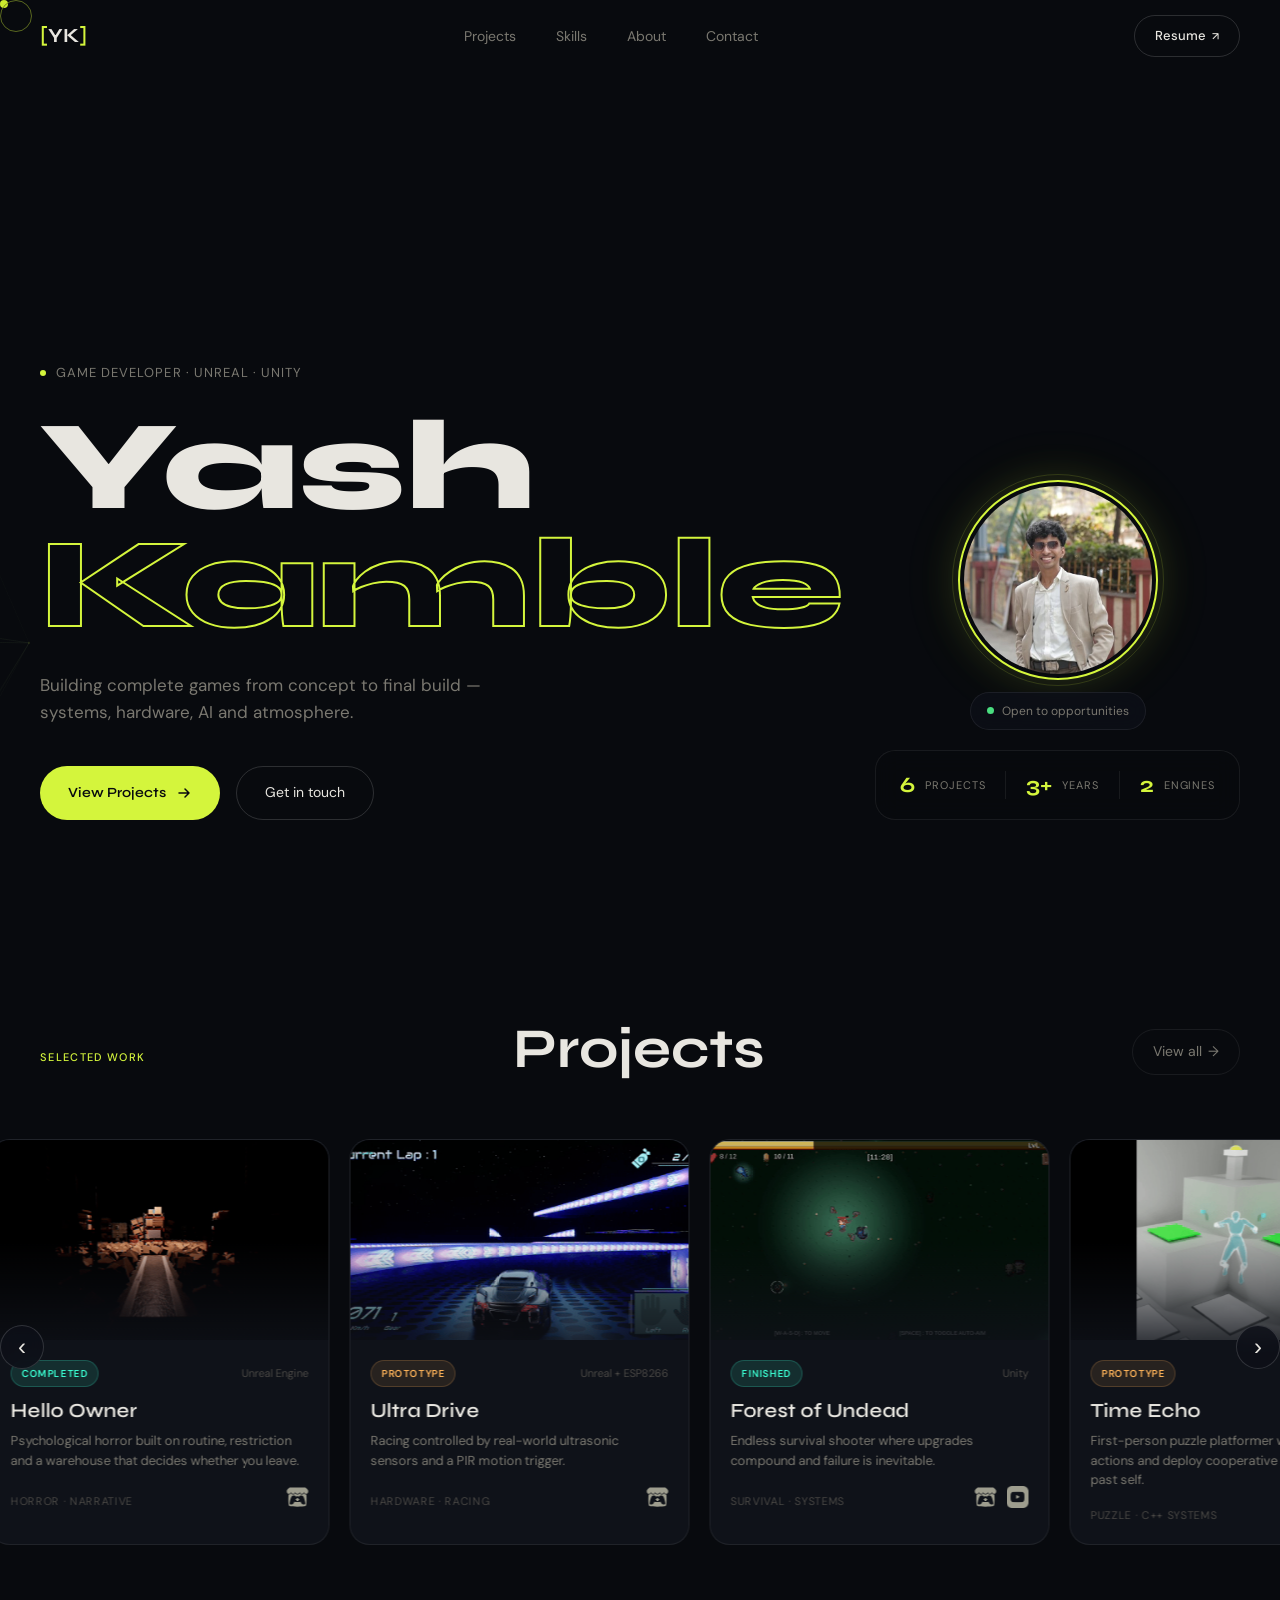
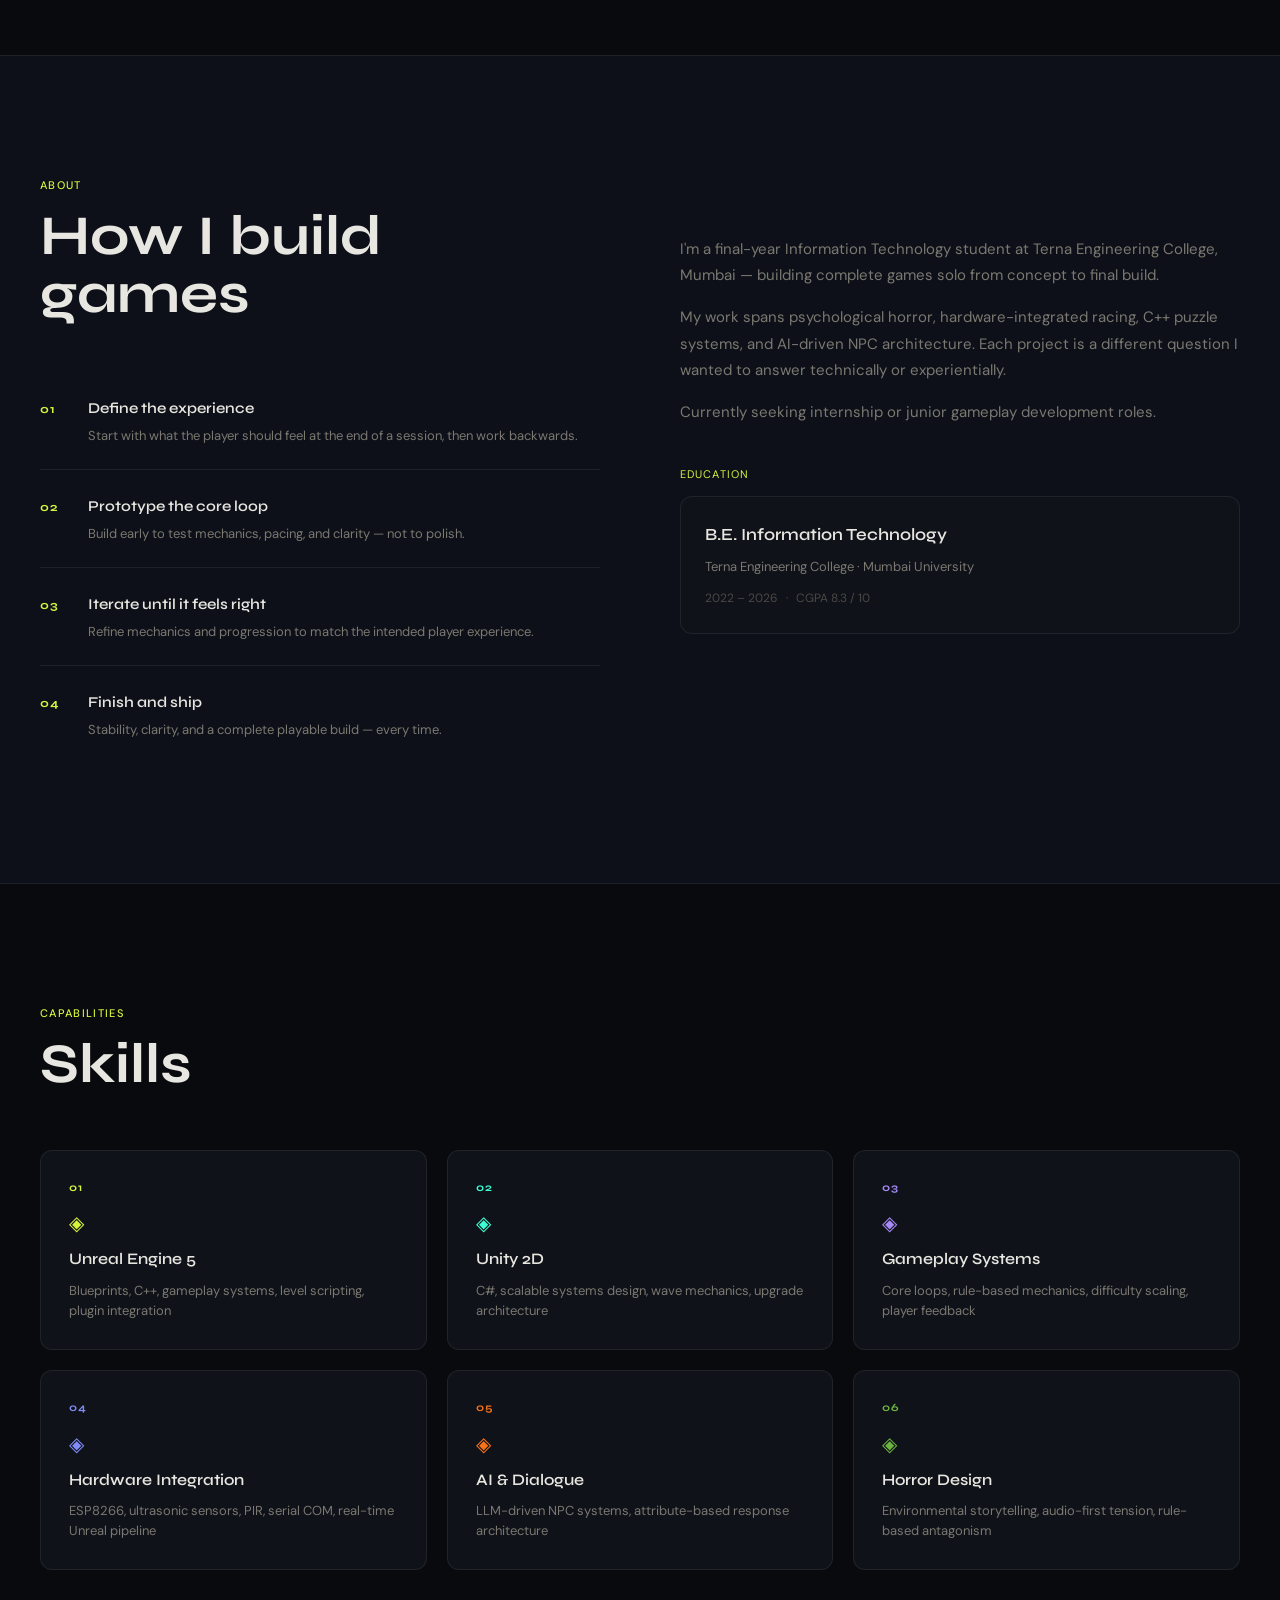
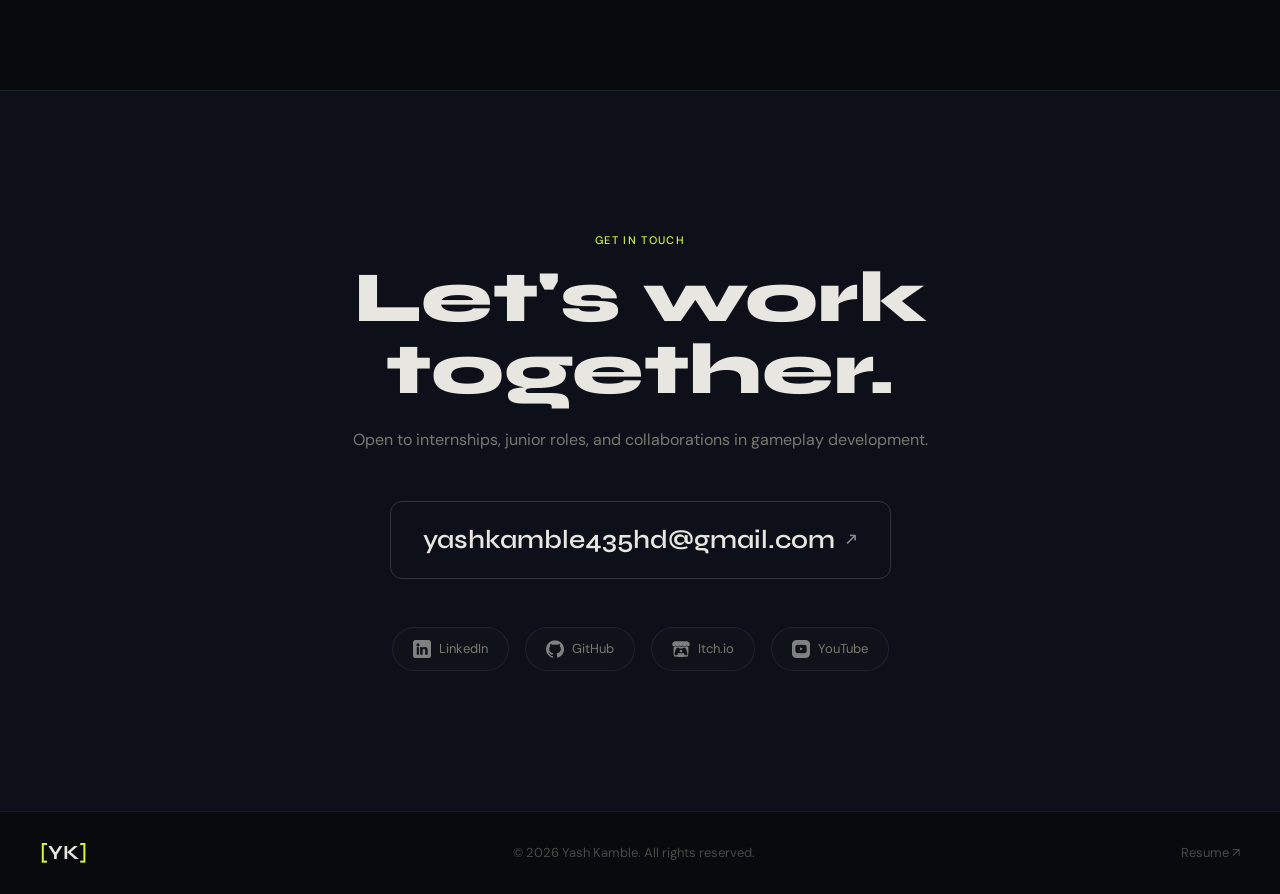
==== index.html @ 48ef3359 "TASK 2 — Add scroll-to-top button on ALL pages" ====
<!DOCTYPE html>
<html lang="en">
<head>
  <meta charset="UTF-8">
  <meta name="viewport" content="width=device-width, initial-scale=1.0">
  <title>Yash Kamble | Game Developer</title>
  <link rel="stylesheet" href="style.css">
  <link href="https://fonts.googleapis.com/css2?family=Syne:wght@400;500;600;700;800&family=DM+Sans:ital,opsz,wght@0,9..40,300;0,9..40,400;0,9..40,500;1,9..40,300&display=swap" rel="stylesheet">
</head>
<body>
<button class="scroll-top-btn" id="scrollTopBtn" aria-label="Scroll to top">↑</button>
<!-- CUSTOM CURSOR -->
<div class="cursor" id="cursor"></div>
<div class="cursor-follower" id="cursorFollower"></div>

<!-- NAVBAR -->
<nav class="navbar" id="navbar">
  <div class="nav-inner">
    <a href="index.html" class="logo">
      <span class="logo-bracket">[</span>YK<span class="logo-bracket">]</span>
    </a>
    <ul class="nav-links">
      <li><a href="projects/projects.html" data-hover="Projects">Projects</a></li>
      <li><a href="#skills" data-hover="Skills">Skills</a></li>
      <li><a href="#about" data-hover="About">About</a></li>
      <li><a href="#contact" data-hover="Contact">Contact</a></li>
    </ul>
    <a href="Documents/Yash_2026_Resume.pdf" target="_blank" class="nav-resume">
      Resume <span class="resume-arrow">↗</span>
    </a>
    <button class="hamburger" id="hamburger" aria-label="Menu">
      <span></span><span></span><span></span>
    </button>
  </div>
</nav>

<!-- MOBILE MENU -->
<div class="mobile-menu" id="mobileMenu">
  <ul>
    <li><a href="projects/projects.html">Projects</a></li>
    <li><a href="#skills">Skills</a></li>
    <li><a href="#about">About</a></li>
    <li><a href="#contact">Contact</a></li>
    <li><a href="Documents/Yash_2026_Resume.pdf" target="_blank">Resume ↗</a></li>
  </ul>
</div>

<!-- HERO -->
<section class="hero" id="hero">
  <div class="hero-canvas-wrap">
    <canvas id="particleCanvas"></canvas>
    <div class="hero-canvas-fade"></div>
  </div>

  <div class="hero-inner">

    <!-- LEFT: content -->
    <div class="hero-content">
      <div class="hero-eyebrow">
        <span class="eyebrow-dot"></span>
        <span>Game Developer · Unreal · Unity</span>
      </div>

      <h1 class="hero-name">
        <span class="name-line" data-delay="0">Yash</span>
        <span class="name-line accent-stroke" data-delay="100">Kamble</span>
      </h1>

      <p class="hero-tagline">
        Building complete games from concept to final build —<br>
        systems, hardware, AI and atmosphere.
      </p>

      <div class="hero-actions">
        <a href="projects/projects.html" class="btn-hero-primary">
          <span>View Projects</span>
          <svg width="16" height="16" viewBox="0 0 16 16" fill="none"><path d="M3 8h10M9 4l4 4-4 4" stroke="currentColor" stroke-width="1.5" stroke-linecap="round" stroke-linejoin="round"/></svg>
        </a>
        <a href="#contact" class="btn-hero-ghost">Get in touch</a>
      </div>
    </div>

    <!-- RIGHT: profile + stats -->
    <div class="hero-right" id="heroRight">
      <div class="hero-profile">
        <div class="profile-ring">
          <img src="projects/Imgs/ProfilePic.jpeg" alt="Yash Kamble">
        </div>
        <div class="profile-status">
          <span class="status-dot"></span>
          <span>Open to opportunities</span>
        </div>
      </div>

      <div class="hero-stats">
        <div class="hero-stats-row">
          <div class="stat"><span class="stat-num">6</span><span class="stat-label">Projects</span></div>
          <div class="stat-div"></div>
          <div class="stat"><span class="stat-num">3+</span><span class="stat-label">Years</span></div>
          <div class="stat-div"></div>
          <div class="stat"><span class="stat-num">2</span><span class="stat-label">Engines</span></div>
        </div>
      </div>
    </div>

  </div>
</section>

<!-- PROJECTS -->
<section id="projects" class="projects-section">
  <div class="section-container">
    <div class="section-header">
      <div class="section-label">Selected Work</div>
      <h2 class="section-title">Projects</h2>
      <a href="projects/projects.html" class="view-all">
        View all <span>→</span>
      </a>
    </div>
  </div>

  <div class="slider-wrapper">
    <div class="projects-slider" id="projectsSlider">

      <!-- Hello Owner -->
      <div class="project-card" data-link="projects/hello-owner.html">
        <div class="card-media">
          <img src="projects/Imgs/Project/HelloOwnerGif1.gif" alt="Hello Owner">
          <div class="card-media-overlay"></div>
        </div>
        <div class="card-body">
          <div class="card-top">
            <span class="tag tag-finished">Completed</span>
            <span class="card-engine">Unreal Engine</span>
          </div>
          <h3>Hello Owner</h3>
          <p>Psychological horror built on routine, restriction and a warehouse that decides whether you leave.</p>
          <div class="card-footer">
            <span class="card-genre">Horror · Narrative</span>
            <div class="card-links">
              <a href="https://old-monkey.itch.io/hello-owner" target="_blank" class="icon-link" title="Itch.io">
                <img src="projects/Icons/Itchio.svg" alt="Itch.io">
              </a>
            </div>
          </div>
        </div>
      </div>

      <!-- Ultra Drive -->
      <div class="project-card" data-link="projects/ultra-drive.html">
        <div class="card-media">
          <img src="projects/Imgs/Project/UltraDriveGif1.gif" alt="Ultra Drive">
          <div class="card-media-overlay"></div>
        </div>
        <div class="card-body">
          <div class="card-top">
            <span class="tag tag-proto">Prototype</span>
            <span class="card-engine">Unreal + ESP8266</span>
          </div>
          <h3>Ultra Drive</h3>
          <p>Racing controlled by real-world ultrasonic sensors and a PIR motion trigger.</p>
          <div class="card-footer">
            <span class="card-genre">Hardware · Racing</span>
            <div class="card-links">
              <a href="https://old-monkey.itch.io/ultra-drive" target="_blank" class="icon-link" title="Itch.io">
                <img src="projects/Icons/Itchio.svg" alt="Itch.io">
              </a>
            </div>
          </div>
        </div>
      </div>

      <!-- Forest of Undead -->
      <div class="project-card" data-link="projects/forest-of-undead.html">
        <div class="card-media">
          <img src="projects/Imgs/Project/FotuGif1.gif" alt="Forest of Undead">
          <div class="card-media-overlay"></div>
        </div>
        <div class="card-body">
          <div class="card-top">
            <span class="tag tag-finished">Finished</span>
            <span class="card-engine">Unity</span>
          </div>
          <h3>Forest of Undead</h3>
          <p>Endless survival shooter where upgrades compound and failure is inevitable.</p>
          <div class="card-footer">
            <span class="card-genre">Survival · Systems</span>
            <div class="card-links">
              <a href="https://old-monkey.itch.io/forest-of-undead" target="_blank" class="icon-link" title="Itch.io">
                <img src="projects/Icons/Itchio.svg" alt="Itch.io">
              </a>
              <a href="https://www.youtube.com/watch?v=itYoGsxn9BU" target="_blank" class="icon-link" title="YouTube">
                <img src="projects/Icons/youtube.png" alt="YouTube">
              </a>
            </div>
          </div>
        </div>
      </div>

      <!-- Time Echo -->
      <div class="project-card" data-link="projects/time-echo.html">
        <div class="card-media card-media-placeholder">
          <img src="projects/Imgs/Project/time echo thumbnail.gif" alt="Time Echo"
            onerror="this.style.display='none'; this.parentNode.classList.add('no-img')">
          <div class="card-media-overlay"></div>
          <div class="placeholder-label">Time Echo</div>
        </div>
        <div class="card-body">
          <div class="card-top">
            <span class="tag tag-proto">Prototype</span>
            <span class="card-engine">Unreal C++</span>
          </div>
          <h3>Time Echo</h3>
          <p>First-person puzzle platformer where you record actions and deploy cooperative clones of your past self.</p>
          <div class="card-footer">
            <span class="card-genre">Puzzle · C++ Systems</span>
            <div class="card-links"></div>
          </div>
        </div>
      </div>

      <!-- Dynamic NPC AI -->
      <div class="project-card" data-link="projects/dynamic-npc-ai.html">
        <div class="card-media">
          <img src="projects/Imgs/Project/NPC.gif" alt="Dynamic NPC AI">
          <div class="card-media-overlay"></div>
        </div>
        <div class="card-body">
          <div class="card-top">
            <span class="tag tag-wip">WIP</span>
            <span class="card-engine">Unreal Engine</span>
          </div>
          <h3>Dynamic NPC AI</h3>
          <p>Attribute-driven AI where four NPCs share one framework but behave entirely differently.</p>
          <div class="card-footer">
            <span class="card-genre">AI · Dialogue Systems</span>
            <div class="card-links"></div>
          </div>
        </div>
      </div>

      <!-- Loop.exe -->
      <div class="project-card" data-link="projects/loop-exe.html">
        <div class="card-media">
          <img src="projects/Imgs/Project/Loopexe-Gif1.gif" alt="Loop.exe">
          <div class="card-media-overlay"></div>
        </div>
        <div class="card-body">
          <div class="card-top">
            <span class="tag tag-jam">Game Jam</span>
            <span class="card-engine">Unreal Engine 5</span>
          </div>
          <h3>Loop.exe</h3>
          <p>Memory-execution puzzle where every mistake permanently deletes a thread. Built in 4 days.</p>
          <div class="card-footer">
            <span class="card-genre">Puzzle · GMTK 2025</span>
            <div class="card-links">
              <a href="https://old-monkey.itch.io/loopexe" target="_blank" class="icon-link" title="Itch.io">
                <img src="projects/Icons/Itchio.svg" alt="Itch.io">
              </a>
              <a href="https://www.youtube.com/watch?v=NZ2YteY25RY" target="_blank" class="icon-link" title="YouTube">
                <img src="projects/Icons/youtube.png" alt="YouTube">
              </a>
            </div>
          </div>
        </div>
      </div>

    </div>
    <!-- Slider controls -->
    <button class="slider-btn slider-prev" id="sliderPrev" aria-label="Previous">‹</button>
    <button class="slider-btn slider-next" id="sliderNext" aria-label="Next">›</button>
  </div>
</section>

<!-- ABOUT -->
<section id="about" class="about-section">
  <div class="section-container about-grid">
    <div class="about-left">
      <div class="section-label">About</div>
      <h2 class="section-title">How I build games</h2>
      <div class="about-process">
        <div class="process-item" data-num="01">
          <div class="process-num">01</div>
          <div class="process-text">
            <h4>Define the experience</h4>
            <p>Start with what the player should feel at the end of a session, then work backwards.</p>
          </div>
        </div>
        <div class="process-item" data-num="02">
          <div class="process-num">02</div>
          <div class="process-text">
            <h4>Prototype the core loop</h4>
            <p>Build early to test mechanics, pacing, and clarity — not to polish.</p>
          </div>
        </div>
        <div class="process-item" data-num="03">
          <div class="process-num">03</div>
          <div class="process-text">
            <h4>Iterate until it feels right</h4>
            <p>Refine mechanics and progression to match the intended player experience.</p>
          </div>
        </div>
        <div class="process-item" data-num="04">
          <div class="process-num">04</div>
          <div class="process-text">
            <h4>Finish and ship</h4>
            <p>Stability, clarity, and a complete playable build — every time.</p>
          </div>
        </div>
      </div>
    </div>

    <div class="about-right">
      <div class="about-text-block">
        <p>I'm a final-year Information Technology student at Terna Engineering College, Mumbai — building complete games solo from concept to final build.</p>
        <p>My work spans psychological horror, hardware-integrated racing, C++ puzzle systems, and AI-driven NPC architecture. Each project is a different question I wanted to answer technically or experientially.</p>
        <p>Currently seeking internship or junior gameplay development roles.</p>
      </div>

      <div class="about-education">
        <div class="edu-label">Education</div>
        <div class="edu-card">
          <div class="edu-degree">B.E. Information Technology</div>
          <div class="edu-school">Terna Engineering College · Mumbai University</div>
          <div class="edu-meta">
            <span>2022 – 2026</span>
            <span class="edu-sep">·</span>
            <span>CGPA 8.3 / 10</span>
          </div>
        </div>
      </div>
    </div>
  </div>
</section>

<!-- SKILLS -->
<section id="skills" class="skills-section">
  <div class="section-container">
    <div class="section-label">Capabilities</div>
    <h2 class="section-title">Skills</h2>
    <div class="skills-grid">
      <div class="skill-card">
        <span class="skill-num">01</span>
        <div class="skill-icon">◈</div>
        <h4>Unreal Engine 5</h4>
        <p>Blueprints, C++, gameplay systems, level scripting, plugin integration</p>
      </div>
      <div class="skill-card">
        <span class="skill-num">02</span>
        <div class="skill-icon">◈</div>
        <h4>Unity 2D</h4>
        <p>C#, scalable systems design, wave mechanics, upgrade architecture</p>
      </div>
      <div class="skill-card">
        <span class="skill-num">03</span>
        <div class="skill-icon">◈</div>
        <h4>Gameplay Systems</h4>
        <p>Core loops, rule-based mechanics, difficulty scaling, player feedback</p>
      </div>
      <div class="skill-card">
        <span class="skill-num">04</span>
        <div class="skill-icon">◈</div>
        <h4>Hardware Integration</h4>
        <p>ESP8266, ultrasonic sensors, PIR, serial COM, real-time Unreal pipeline</p>
      </div>
      <div class="skill-card">
        <span class="skill-num">05</span>
        <div class="skill-icon">◈</div>
        <h4>AI & Dialogue</h4>
        <p>LLM-driven NPC systems, attribute-based response architecture</p>
      </div>
      <div class="skill-card">
        <span class="skill-num">06</span>
        <div class="skill-icon">◈</div>
        <h4>Horror Design</h4>
        <p>Environmental storytelling, audio-first tension, rule-based antagonism</p>
      </div>
    </div>
  </div>
</section>

<!-- CONTACT -->
<section id="contact" class="contact-section">
  <div class="section-container contact-inner">
    <div class="section-label">Get in touch</div>
    <h2 class="contact-heading">Let's work together.</h2>
    <p class="contact-sub">Open to internships, junior roles, and collaborations in gameplay development.</p>

    <a href="mailto:yashkamble435hd@gmail.com" class="contact-email">
      yashkamble435hd@gmail.com
      <span class="email-arrow">↗</span>
    </a>

    <div class="social-row">
      <a href="https://www.linkedin.com/in/yash-kamble-93395a2a9/" target="_blank" class="social-link">
        <img src="projects/Icons/linkedin.png" alt="LinkedIn">
        <span>LinkedIn</span>
      </a>
      <a href="https://github.com/YashK435" target="_blank" class="social-link">
        <img src="projects/Icons/github.png" alt="GitHub">
        <span>GitHub</span>
      </a>
      <a href="https://old-monkey.itch.io" target="_blank" class="social-link">
        <img src="projects/Icons/Itchio.svg" alt="Itch.io">
        <span>Itch.io</span>
      </a>
      <a href="https://www.youtube.com/channel/UCfPYMyD16am0YsGe_Pd9vEw" target="_blank" class="social-link">
        <img src="projects/Icons/youtube.png" alt="YouTube">
        <span>YouTube</span>
      </a>
    </div>
  </div>
</section>

<footer class="footer">
  <div class="footer-inner">
    <span class="logo"><span class="logo-bracket">[</span>YK<span class="logo-bracket">]</span></span>
    <span>© 2026 Yash Kamble. All rights reserved.</span>
    <a href="Documents/Yash_2026_Resume.pdf" target="_blank" class="footer-resume">Resume ↗</a>
  </div>
</footer>

<script>
/* ── CUSTOM CURSOR ── */
const cursor = document.getElementById('cursor');
const follower = document.getElementById('cursorFollower');
let mx = 0, my = 0, fx = 0, fy = 0;
document.addEventListener('mousemove', e => { mx = e.clientX; my = e.clientY; });
function animateCursor() {
  cursor.style.transform = `translate(${mx}px,${my}px)`;
  fx += (mx - fx) * 0.12; fy += (my - fy) * 0.12;
  follower.style.transform = `translate(${fx}px,${fy}px)`;
  requestAnimationFrame(animateCursor);
}
animateCursor();
document.querySelectorAll('a,button,.project-card').forEach(el => {
  el.addEventListener('mouseenter', () => { cursor.classList.add('cursor-hover'); follower.classList.add('cursor-hover'); });
  el.addEventListener('mouseleave', () => { cursor.classList.remove('cursor-hover'); follower.classList.remove('cursor-hover'); });
});

/* ── NAVBAR SCROLL ── */
window.addEventListener('scroll', () => {
  document.getElementById('navbar').classList.toggle('scrolled', window.scrollY > 60);
});

/* ── HAMBURGER ── */
const ham = document.getElementById('hamburger');
const mob = document.getElementById('mobileMenu');
ham.addEventListener('click', () => {
  ham.classList.toggle('open');
  mob.classList.toggle('open');
});
mob.querySelectorAll('a').forEach(a => a.addEventListener('click', () => {
  ham.classList.remove('open'); mob.classList.remove('open');
}));

/* ── HERO ENTRANCE ── */
window.addEventListener('load', () => {
  document.querySelectorAll('.name-line').forEach((el) => {
    el.style.animationDelay = el.dataset.delay + 'ms';
    el.classList.add('revealed');
  });
  document.querySelector('.hero-eyebrow').classList.add('revealed');
  setTimeout(() => document.querySelector('.hero-tagline').classList.add('revealed'), 400);
  setTimeout(() => document.querySelector('.hero-actions').classList.add('revealed'), 600);
  setTimeout(() => document.getElementById('heroRight').classList.add('revealed'), 300);
});

/* ── SLIDER ── */
const slider = document.getElementById('projectsSlider');
const cards = slider.querySelectorAll('.project-card');
const cardW = () => cards[0].offsetWidth + 24;
let pos = 0, isPaused = false, autoDir = -1;

function clampPos() {
  const maxScroll = slider.scrollWidth - slider.parentElement.offsetWidth;
  if (pos > 0) { pos = 0; autoDir = -1; }
  if (pos < -maxScroll) { pos = -maxScroll; autoDir = 1; }
}

setInterval(() => {
  if (!isPaused) { pos += autoDir * 0.5; clampPos(); slider.style.transform = `translateX(${pos}px)`; }
}, 16);

document.getElementById('sliderNext').addEventListener('click', () => {
  pos -= cardW(); clampPos();
  slider.style.transition = 'transform 0.5s cubic-bezier(0.25,0.46,0.45,0.94)';
  slider.style.transform = `translateX(${pos}px)`;
  setTimeout(() => slider.style.transition = '', 500);
});
document.getElementById('sliderPrev').addEventListener('click', () => {
  pos += cardW(); clampPos();
  slider.style.transition = 'transform 0.5s cubic-bezier(0.25,0.46,0.45,0.94)';
  slider.style.transform = `translateX(${pos}px)`;
  setTimeout(() => slider.style.transition = '', 500);
});

slider.addEventListener('mouseenter', () => isPaused = true);
slider.addEventListener('mouseleave', () => isPaused = false);

/* ── CARD CLICK ── */
document.querySelectorAll('.project-card').forEach(card => {
  card.addEventListener('click', () => window.location.href = card.dataset.link);
});
document.querySelectorAll('.icon-link').forEach(l => l.addEventListener('click', e => e.stopPropagation()));

/* ── PARTICLE NODE NETWORK ── */
(function () {
  const canvas = document.getElementById('particleCanvas');
  const ctx = canvas.getContext('2d');

  const ACCENT          = [212, 245, 60];
  const ACCENT2         = [60, 255, 212];
  const NODE_COUNT      = 72;
  const CONNECT_DIST    = 160;
  const SPEED           = 0.2;
  const WANDER_STRENGTH = 0.018;
  const WANDER_INTERVAL = 80;

  let W, H, nodes = [], frame = 0;

  function resize() {
    W = canvas.width  = canvas.offsetWidth;
    H = canvas.height = canvas.offsetHeight;
  }

  function makeNode() {
    const accent = Math.random() < 0.18 ? ACCENT2 : ACCENT;
    const angle  = Math.random() * Math.PI * 2;
    return {
      x:  Math.random() * W,
      y:  Math.random() * H,
      vx: Math.cos(angle) * SPEED * (0.3 + Math.random() * 0.7),
      vy: Math.sin(angle) * SPEED * (0.3 + Math.random() * 0.7),
      r:  Math.random() * 1.8 + 1,
      a:  accent,
      opacity:      Math.random() * 0.5 + 0.25,
      wanderOffset: Math.random() * 1000,
      wanderTimer:  Math.floor(Math.random() * WANDER_INTERVAL),
    };
  }

  function wander(n) {
    n.wanderTimer++;
    if (n.wanderTimer >= WANDER_INTERVAL) {
      /* random direction kick every N frames */
      n.wanderTimer = 0;
      const angle = Math.random() * Math.PI * 2;
      n.vx += Math.cos(angle) * WANDER_STRENGTH * 8;
      n.vy += Math.sin(angle) * WANDER_STRENGTH * 8;
    } else {
      /* smooth sinusoidal nudge between kicks */
      const t = (frame + n.wanderOffset) * 0.008;
      n.vx += Math.cos(t * 1.3 + n.wanderOffset) * WANDER_STRENGTH;
      n.vy += Math.sin(t * 0.9 + n.wanderOffset * 0.7) * WANDER_STRENGTH;
    }
    /* clamp max speed */
    const spd = Math.sqrt(n.vx * n.vx + n.vy * n.vy);
    if (spd > SPEED * 1.8) {
      n.vx = (n.vx / spd) * SPEED * 1.8;
      n.vy = (n.vy / spd) * SPEED * 1.8;
    }
    /* prevent nodes from stopping completely */
    if (spd < SPEED * 0.15) {
      const a2 = Math.random() * Math.PI * 2;
      n.vx = Math.cos(a2) * SPEED * 0.4;
      n.vy = Math.sin(a2) * SPEED * 0.4;
    }
  }

  function draw() {
    frame++;
    ctx.clearRect(0, 0, W, H);

    nodes.forEach(n => {
      wander(n);
      n.x += n.vx;
      n.y += n.vy;
      if (n.x < -20)    n.x = W + 20;
      if (n.x > W + 20) n.x = -20;
      if (n.y < -20)    n.y = H + 20;
      if (n.y > H + 20) n.y = -20;
    });

    for (let i = 0; i < nodes.length; i++) {
      for (let j = i + 1; j < nodes.length; j++) {
        const a = nodes[i], b = nodes[j];
        const dx = a.x - b.x, dy = a.y - b.y;
        const d  = Math.sqrt(dx * dx + dy * dy);
        if (d < CONNECT_DIST) {
          const alpha = (1 - d / CONNECT_DIST) * 0.2;
          ctx.beginPath();
          ctx.moveTo(a.x, a.y);
          ctx.lineTo(b.x, b.y);
          ctx.strokeStyle = `rgba(200,255,150,${alpha})`;
          ctx.lineWidth = 0.8;
          ctx.stroke();
        }
      }
    }

    nodes.forEach(n => {
      ctx.beginPath();
      ctx.arc(n.x, n.y, n.r, 0, Math.PI * 2);
      ctx.fillStyle = `rgba(${n.a[0]},${n.a[1]},${n.a[2]},${n.opacity})`;
      ctx.fill();
    });

    requestAnimationFrame(draw);
  }

  function init() {
    resize();
    nodes = Array.from({ length: NODE_COUNT }, makeNode);
    draw();
  }

  window.addEventListener('resize', resize);
  window.addEventListener('load', init);
})();

/* ── SCROLL REVEAL ── */
const observer = new IntersectionObserver(entries => {
  entries.forEach(e => { if (e.isIntersecting) { e.target.classList.add('in-view'); observer.unobserve(e.target); } });
}, { threshold: 0.15 });
document.querySelectorAll('.skill-card,.process-item,.about-text-block,.about-education,.section-header').forEach(el => observer.observe(el));

/* ── SCROLL TO TOP ── */
const scrollTopBtn = document.getElementById('scrollTopBtn');
window.addEventListener('scroll', () => {
  scrollTopBtn.classList.toggle('visible', window.scrollY >= 400);
});
scrollTopBtn.addEventListener('click', () => {
  window.scrollTo({ top: 0, behavior: 'smooth' });
});
</script>
</body>
</html>
---- style.css ----
/* ── FONTS & ROOT ── */
@import url('https://fonts.googleapis.com/css2?family=Syne:wght@400;500;600;700;800&family=DM+Sans:ital,opsz,wght@0,9..40,300;0,9..40,400;0,9..40,500;1,9..40,300&display=swap');

:root {
  --bg: #080a0e;
  --bg2: #0d1018;
  --bg3: #111520;
  --card: #0f1219;
  --border: rgba(255,255,255,0.07);
  --border-hover: rgba(255,255,255,0.15);
  --text: #e8e6e0;
  --text-muted: #7a7870;
  --text-dim: #4a4845;
  --accent: #d4f53c;
  --accent2: #3cffd4;
  --accent-glow: rgba(212,245,60,0.15);
  --font-display: 'Syne', sans-serif;
  --font-body: 'DM Sans', sans-serif;
  --radius: 12px;
  --radius-lg: 20px;
  --ease: cubic-bezier(0.25, 0.46, 0.45, 0.94);
}

* { margin: 0; padding: 0; box-sizing: border-box; }
html { scroll-behavior: smooth; }
body {
  background: var(--bg);
  color: var(--text);
  font-family: var(--font-body);
  font-size: 16px;
  line-height: 1.7;
  overflow-x: hidden;
  cursor: none;
}

/* ── CUSTOM CURSOR ── */
.cursor {
  position: fixed; width: 8px; height: 8px;
  background: var(--accent); border-radius: 50%;
  pointer-events: none; z-index: 9999;
  transform: translate(-50%,-50%);
  transition: width .2s, height .2s; mix-blend-mode: difference;
}
.cursor-follower {
  position: fixed; width: 32px; height: 32px;
  border: 1px solid rgba(212,245,60,0.4); border-radius: 50%;
  pointer-events: none; z-index: 9998;
  transform: translate(-50%,-50%);
  transition: width .3s, height .3s, border-color .3s;
}
.cursor.cursor-hover { width: 14px; height: 14px; }
.cursor-follower.cursor-hover { width: 50px; height: 50px; border-color: var(--accent); }

/* ── NAVBAR ── */
.navbar {
  position: fixed; top: 0; left: 0; right: 0; z-index: 100;
  padding: 0 40px;
  transition: background .4s, backdrop-filter .4s, border-color .4s;
  border-bottom: 1px solid transparent;
}
.navbar.scrolled { background: rgba(8,10,14,0.85); backdrop-filter: blur(20px); border-color: var(--border); }
.nav-inner {
  max-width: 1300px; margin: 0 auto;
  display: flex; align-items: center; justify-content: space-between; height: 72px;
}
.logo { font-family: var(--font-display); font-weight: 700; font-size: 20px; color: var(--text); text-decoration: none; }
.logo-bracket { color: var(--accent); }
.nav-links { list-style: none; display: flex; gap: 8px; }
.nav-links a {
  color: var(--text-muted); text-decoration: none; font-size: 14px;
  padding: 8px 16px; border-radius: 100px;
  transition: color .2s, background .2s;
}
.nav-links a:hover { color: var(--accent); background: var(--accent-glow); }
.nav-resume {
  display: flex; align-items: center; gap: 6px;
  padding: 9px 20px; border: 1px solid var(--border-hover); border-radius: 100px;
  color: var(--text); text-decoration: none; font-size: 13px; font-weight: 500;
  transition: border-color .2s, color .2s, background .2s;
}
.nav-resume:hover { border-color: var(--accent); color: var(--accent); background: var(--accent-glow); }
.resume-arrow { font-size: 11px; }

.hamburger { display: none; flex-direction: column; gap: 5px; background: none; border: none; cursor: pointer; padding: 8px; }
.hamburger span { display: block; width: 22px; height: 1.5px; background: var(--text); transition: transform .3s, opacity .3s; }
.hamburger.open span:nth-child(1) { transform: translateY(6.5px) rotate(45deg); }
.hamburger.open span:nth-child(2) { opacity: 0; }
.hamburger.open span:nth-child(3) { transform: translateY(-6.5px) rotate(-45deg); }
.mobile-menu {
  position: fixed; top: 72px; left: 0; right: 0;
  background: rgba(8,10,14,0.97); backdrop-filter: blur(20px);
  border-bottom: 1px solid var(--border); z-index: 99;
  transform: translateY(-100%); opacity: 0;
  transition: transform .35s var(--ease), opacity .35s; pointer-events: none;
}
.mobile-menu.open { transform: translateY(0); opacity: 1; pointer-events: all; }
.mobile-menu ul { list-style: none; padding: 20px 40px 30px; }
.mobile-menu ul li { border-bottom: 1px solid var(--border); }
.mobile-menu ul a {
  display: block; padding: 16px 0; color: var(--text); text-decoration: none;
  font-family: var(--font-display); font-size: 22px; font-weight: 600;
  transition: color .2s, padding-left .2s;
}
.mobile-menu ul a:hover { color: var(--accent); padding-left: 12px; }

/* ── HERO ── */
.hero {
  position: relative; min-height: 100vh;
  display: flex; align-items: flex-end;
  padding: 0 40px 80px; overflow: hidden;
}

/* two-column inner layout */
.hero-inner {
  position: relative; z-index: 2;
  width: 100%; max-width: 1300px; margin: 0 auto;
  display: flex; align-items: flex-end;
  justify-content: space-between; gap: 60px;
}

.hero-content { max-width: 680px; flex: 1; }

/* ── right column: profile + stats ── */
.hero-right {
  display: flex; flex-direction: column; align-items: center;
  gap: 20px; flex-shrink: 0;
  opacity: 0; transition: opacity .8s .3s;
}
.hero-right.revealed { opacity: 1; }
.hero-canvas-wrap {
  position: absolute; inset: 0; z-index: 0;
}
#particleCanvas {
  position: absolute; /* FIX */
  top: 0;
  left: 0;
  width: 100%; height: 100%;
  display: block;
}
/* Only needs fades at top (navbar) and bottom (text readability) */
.hero-canvas-fade {
  position: absolute; inset: 0; pointer-events: none;
  background:
    linear-gradient(to bottom, rgba(8,10,14,.6) 0%, transparent 15%),
    linear-gradient(to top,    rgba(8,10,14,.92) 0%, transparent 42%),
    linear-gradient(to right,  rgba(8,10,14,.4) 0%, transparent 40%);
}

.hero-content { position: relative; z-index: 2; }
.hero-eyebrow {
  display: flex; align-items: center; gap: 10px;
  font-size: 13px; color: var(--text-muted); letter-spacing: .08em; text-transform: uppercase;
  margin-bottom: 24px; opacity: 0; transform: translateY(12px);
  transition: opacity .6s, transform .6s;
}
.hero-eyebrow.revealed { opacity: 1; transform: translateY(0); }
.eyebrow-dot { width: 6px; height: 6px; background: var(--accent); border-radius: 50%; animation: blink 2s ease-in-out infinite; }
@keyframes blink { 0%,100%{opacity:1} 50%{opacity:.4} }

.hero-name {
  font-family: var(--font-display); font-size: clamp(64px, 10vw, 130px);
  font-weight: 800; line-height: .92; margin-bottom: 28px;
  display: flex; flex-direction: column;
}
.name-line { display: block; opacity: 0; transform: translateY(40px); transition: opacity .7s var(--ease), transform .7s var(--ease); }
.name-line.revealed { opacity: 1; transform: translateY(0); }
.accent-stroke { -webkit-text-stroke: 2px var(--accent); color: transparent; }

.hero-tagline {
  font-size: 17px; color: var(--text-muted); line-height: 1.6; max-width: 520px;
  margin-bottom: 40px; opacity: 0; transform: translateY(16px);
  transition: opacity .6s .4s, transform .6s .4s;
}
.hero-tagline.revealed { opacity: 1; transform: translateY(0); }
.hero-actions {
  display: flex; gap: 16px; flex-wrap: wrap; margin-bottom: 0;
  opacity: 0; transform: translateY(16px); transition: opacity .6s .6s, transform .6s .6s;
}
.hero-actions.revealed { opacity: 1; transform: translateY(0); }
.scroll-hint { display: none; }
.btn-hero-primary {
  display: inline-flex; align-items: center; gap: 10px; padding: 14px 28px;
  background: var(--accent); color: #080a0e; text-decoration: none;
  font-family: var(--font-display); font-weight: 600; font-size: 14px; border-radius: 100px;
  transition: transform .2s, box-shadow .2s;
}
.btn-hero-primary:hover { transform: translateY(-2px); box-shadow: 0 8px 30px rgba(212,245,60,.3); }
.btn-hero-primary svg { transition: transform .2s; }
.btn-hero-primary:hover svg { transform: translateX(3px); }
.btn-hero-ghost {
  display: inline-flex; align-items: center; padding: 14px 28px;
  border: 1px solid var(--border-hover); color: var(--text); text-decoration: none;
  font-size: 14px; border-radius: 100px; transition: border-color .2s, color .2s, background .2s;
}
.btn-hero-ghost:hover { border-color: var(--accent); color: var(--accent); background: var(--accent-glow); }

.hero-stats {
  display: flex; flex-direction: column; gap: 14px;
  background: rgba(8,10,14,.55); backdrop-filter: blur(12px);
  border: 1px solid var(--border); border-radius: var(--radius-lg);
  padding: 20px 24px; width: 100%;
}
.hero-stats-row { display: flex; align-items: center; gap: 20px; }
.hero-stats.revealed { opacity: 1; transform: translateY(0); }
.stat { display: flex; flex-direction: row; align-items: center; gap: 10px; }
.stat-num { font-family: var(--font-display); font-size: 22px; font-weight: 700; color: var(--accent); line-height: 1; }
.stat-label { font-size: 11px; color: var(--text-muted); text-transform: uppercase; letter-spacing: .08em; }
.stat-div { width: 1px; height: 28px; background: var(--border); }

.hero-profile {
  display: flex; flex-direction: column; align-items: center; gap: 12px;
}
.profile-ring {
  width: 200px; height: 200px; border-radius: 50%;
  border: 2px solid var(--accent); padding: 4px;
  box-shadow: 0 0 40px rgba(212,245,60,.15), 0 0 80px rgba(212,245,60,.05);
  position: relative;
}
.profile-ring::before {
  content: ''; position: absolute; inset: -8px; border-radius: 50%;
  border: 1px solid rgba(212,245,60,.15);
  animation: ringPulse 3s ease-in-out infinite;
}
@keyframes ringPulse { 0%,100%{transform:scale(1);opacity:.5} 50%{transform:scale(1.04);opacity:1} }
.profile-ring img { width: 100%; height: 100%; object-fit: cover; border-radius: 50%; }
.profile-status {
  display: flex; align-items: center; gap: 8px;
  background: rgba(13,16,24,.8); border: 1px solid var(--border); border-radius: 100px;
  padding: 8px 16px; font-size: 12px; color: var(--text-muted);
  backdrop-filter: blur(10px); white-space: nowrap;
}
.status-dot { width: 7px; height: 7px; background: #4ade80; border-radius: 50%; animation: blink 2s ease-in-out infinite; }

.scroll-hint {
  position: absolute; bottom: 40px; right: 40px;
  display: flex; align-items: center; gap: 12px;
  font-size: 11px; color: var(--text-dim); text-transform: uppercase; letter-spacing: .1em; z-index: 2;
}
.scroll-line { width: 40px; height: 1px; background: var(--text-dim); position: relative; overflow: hidden; }
.scroll-line::after {
  content: ''; position: absolute; top: 0; left: -100%; width: 100%; height: 100%;
  background: var(--accent); animation: scrollLine 2s ease-in-out infinite;
}
@keyframes scrollLine { 0%{left:-100%} 100%{left:100%} }

/* ── SECTIONS COMMON ── */
.section-container { max-width: 1300px; margin: 0 auto; padding: 0 40px; }
.section-label { font-size: 11px; font-weight: 500; color: var(--accent); text-transform: uppercase; letter-spacing: .12em; margin-bottom: 12px; }
.section-title { font-family: var(--font-display); font-size: clamp(36px,5vw,56px); font-weight: 700; line-height: 1.05; }

/* ── PROJECTS SECTION ── */
.projects-section { padding: 120px 0 100px; overflow: hidden; }
.section-header {
  display: flex; align-items: flex-end; justify-content: space-between; margin-bottom: 60px;
  opacity: 0; transform: translateY(20px); transition: opacity .6s, transform .6s;
}
.section-header.in-view { opacity: 1; transform: translateY(0); }
.view-all {
  color: var(--text-muted); text-decoration: none; font-size: 14px;
  display: flex; align-items: center; gap: 6px; padding: 10px 20px;
  border: 1px solid var(--border); border-radius: 100px;
  transition: color .2s, border-color .2s, background .2s; margin-bottom: 4px;
}
.view-all:hover { color: var(--accent); border-color: var(--accent); background: var(--accent-glow); }
.view-all span { transition: transform .2s; }
.view-all:hover span { transform: translateX(3px); }

.slider-wrapper { position: relative; padding: 0 40px; }
.projects-slider { display: flex; gap: 20px; width: max-content; will-change: transform; padding-bottom: 10px; }

/* ── PROJECT CARD ── */
.project-card {
  width: 340px; background: var(--card); border: 1px solid var(--border);
  border-radius: var(--radius-lg); overflow: hidden; flex-shrink: 0; cursor: pointer;
  transition: transform .35s var(--ease), border-color .35s, box-shadow .35s; position: relative;
}
.project-card::after {
  content: ''; position: absolute; inset: 0; border-radius: var(--radius-lg);
  border: 1px solid transparent; transition: border-color .3s; pointer-events: none;
}
.project-card:hover { transform: translateY(-8px); border-color: var(--border-hover); box-shadow: 0 20px 60px rgba(0,0,0,.5); }
.project-card:hover::after { border-color: rgba(212,245,60,.1); }
.card-media { position: relative; height: 200px; overflow: hidden; background: var(--bg3); }
.card-media img { width: 100%; height: 100%; object-fit: cover; transition: transform .5s var(--ease), filter .5s; filter: saturate(.8); }
.project-card:hover .card-media img { transform: scale(1.06); filter: saturate(1); }
.card-media-overlay { position: absolute; inset: 0; background: linear-gradient(to bottom, transparent 50%, rgba(15,18,25,.8) 100%); }
.card-media-placeholder { display: flex; align-items: center; justify-content: center; }
.card-media-placeholder.no-img .placeholder-label { display: flex; }
.placeholder-label {
  position: absolute; inset: 0; display: none; align-items: center; justify-content: center;
  font-family: var(--font-display); font-size: 22px; font-weight: 700; color: var(--text-dim);
}
.card-body { padding: 20px; }
.card-top { display: flex; align-items: center; justify-content: space-between; margin-bottom: 12px; }
.card-engine { font-size: 11px; color: var(--text-dim); }
.tag { font-size: 10px; font-weight: 600; padding: 4px 10px; border-radius: 100px; text-transform: uppercase; letter-spacing: .06em; }
.tag-finished { background: rgba(60,255,212,.12); color: var(--accent2); border: 1px solid rgba(60,255,212,.2); }
.tag-proto    { background: rgba(255,180,90,.1);  color: #ffb45a; border: 1px solid rgba(255,180,90,.2); }
.tag-jam      { background: rgba(255,100,200,.1); color: #ff8cc8; border: 1px solid rgba(255,100,200,.2); }
.tag-wip      { background: rgba(212,245,60,.08); color: var(--accent); border: 1px solid rgba(212,245,60,.2); }
.card-body h3 { font-family: var(--font-display); font-size: 20px; font-weight: 600; margin-bottom: 8px; line-height: 1.2; }
.card-body p { font-size: 13px; color: var(--text-muted); line-height: 1.5; margin-bottom: 16px; display:-webkit-box; -webkit-line-clamp:3; -webkit-box-orient:vertical; overflow:hidden; }
.card-footer { display: flex; justify-content: space-between; align-items: center; }
.card-genre { font-size: 11px; color: var(--text-dim); text-transform: uppercase; letter-spacing: .06em; }
.card-links { display: flex; gap: 10px; }
.icon-link img { width: 22px; height: 22px; filter: invert(60%) sepia(10%) saturate(300%) hue-rotate(20deg); transition: filter .2s, transform .2s; }
.icon-link:hover img { filter: invert(85%) sepia(60%) saturate(600%) hue-rotate(20deg); transform: scale(1.15); }

.slider-btn {
  position: absolute; top: 50%; transform: translateY(-50%);
  width: 44px; height: 44px; background: rgba(13,16,24,.85);
  border: 1px solid var(--border-hover); color: var(--text); font-size: 24px; border-radius: 50%;
  cursor: pointer; z-index: 5; display: flex; align-items: center; justify-content: center;
  backdrop-filter: blur(8px); transition: background .2s, border-color .2s, color .2s, transform .2s;
}
.slider-btn:hover { background: var(--accent); border-color: var(--accent); color: #080a0e; transform: translateY(-50%) scale(1.08); }
.slider-prev { left: 0; }
.slider-next { right: 0; }

/* ── ABOUT ── */
.about-section { padding: 120px 0; background: var(--bg2); border-top: 1px solid var(--border); border-bottom: 1px solid var(--border); }
.about-grid { display: grid; grid-template-columns: 1fr 1fr; gap: 80px; align-items: start; }
.about-left .section-title { margin-bottom: 48px; }
.about-process { display: flex; flex-direction: column; }
.process-item {
  display: flex; gap: 20px; padding: 24px 0; border-bottom: 1px solid var(--border);
  opacity: 0; transform: translateX(-20px); transition: opacity .5s, transform .5s;
}
.process-item:last-child { border-bottom: none; }
.process-item.in-view { opacity: 1; transform: translateX(0); }
.process-item:nth-child(2){transition-delay:.1s} .process-item:nth-child(3){transition-delay:.2s} .process-item:nth-child(4){transition-delay:.3s}
.process-num { font-family: var(--font-display); font-size: 12px; font-weight: 700; color: var(--accent); letter-spacing: .05em; padding-top: 3px; min-width: 28px; }
.process-text h4 { font-family: var(--font-display); font-size: 15px; font-weight: 600; margin-bottom: 4px; }
.process-text p { font-size: 13px; color: var(--text-muted); line-height: 1.5; }
.about-right { display: flex; flex-direction: column; gap: 40px; padding-top: 60px; }
.about-text-block { display: flex; flex-direction: column; gap: 16px; opacity: 0; transform: translateY(20px); transition: opacity .6s, transform .6s; }
.about-text-block.in-view { opacity: 1; transform: translateY(0); }
.about-text-block p { font-size: 15px; color: var(--text-muted); line-height: 1.75; }
.about-education { opacity: 0; transform: translateY(20px); transition: opacity .6s .2s, transform .6s .2s; }
.about-education.in-view { opacity: 1; transform: translateY(0); }
.edu-label { font-size: 11px; color: var(--accent); text-transform: uppercase; letter-spacing: .1em; margin-bottom: 12px; }
.edu-card { background: var(--card); border: 1px solid var(--border); border-radius: var(--radius); padding: 24px; transition: border-color .2s; }
.edu-card:hover { border-color: var(--border-hover); }
.edu-degree { font-family: var(--font-display); font-size: 17px; font-weight: 600; margin-bottom: 6px; }
.edu-school { font-size: 13px; color: var(--text-muted); margin-bottom: 10px; }
.edu-meta { display: flex; align-items: center; gap: 8px; font-size: 12px; color: var(--text-dim); }

/* ── SKILLS ── */
.skills-section { padding: 120px 0; }
.skills-section .section-title { margin-bottom: 56px; }
.skills-grid { display: grid; grid-template-columns: repeat(3,1fr); gap: 20px; }
.skill-card {
  background: var(--card); border: 1px solid var(--border); border-radius: var(--radius);
  padding: 28px; position: relative; overflow: hidden;
  transition: border-color .25s, transform .25s, background .25s;
  opacity: 0; transform: translateY(24px);
}
.skill-card::before {
  content: ''; position: absolute; top: 0; left: 0; right: 0;
  height: 2px; border-radius: 2px 2px 0 0;
  background: var(--skill-color, var(--accent));
  opacity: 0; transition: opacity .3s;
}
.skill-card:hover::before { opacity: 1; }
.skill-card.in-view { opacity: 1; transform: translateY(0); }
.skill-card:nth-child(1){ transition-delay:0s;    --skill-color:#d4f53c }
.skill-card:nth-child(2){ transition-delay:.08s;  --skill-color:#3cffd4 }
.skill-card:nth-child(3){ transition-delay:.16s;  --skill-color:#a78bfa }
.skill-card:nth-child(4){ transition-delay:.24s;  --skill-color:#818cf8 }
.skill-card:nth-child(5){ transition-delay:.32s;  --skill-color:#f97316 }
.skill-card:nth-child(6){ transition-delay:.4s;   --skill-color:#6db33f }
.skill-card:hover { border-color: var(--skill-color); transform: translateY(-4px); background: var(--bg3); }
.skill-num {
  font-family: var(--font-display); font-size: 11px; font-weight: 700;
  color: var(--skill-color, var(--accent)); letter-spacing: .1em;
  margin-bottom: 16px; display: block;
}
.skill-icon { font-size: 20px; color: var(--skill-color, var(--accent)); margin-bottom: 12px; line-height: 1; }
.skill-card h4 { font-family: var(--font-display); font-size: 16px; font-weight: 600; margin-bottom: 8px; }
.skill-card p { font-size: 13px; color: var(--text-muted); line-height: 1.55; }

/* ── CONTACT ── */
.contact-section { padding: 140px 0; background: var(--bg2); border-top: 1px solid var(--border); }
.contact-inner { text-align: center; max-width: 700px; margin: 0 auto; }
.contact-heading { font-family: var(--font-display); font-size: clamp(42px,6vw,72px); font-weight: 800; line-height: 1; margin-bottom: 20px; }
.contact-sub { font-size: 16px; color: var(--text-muted); margin-bottom: 48px; }
.contact-email {
  display: inline-flex; align-items: center; gap: 10px;
  font-family: var(--font-display); font-size: clamp(16px,2.2vw,26px); font-weight: 600;
  color: var(--text); text-decoration: none; padding: 16px 32px;
  border: 1px solid var(--border-hover); border-radius: var(--radius);
  transition: border-color .25s, color .25s, background .25s, transform .25s; margin-bottom: 48px;
}
.contact-email:hover { border-color: var(--accent); color: var(--accent); background: var(--accent-glow); transform: translateY(-2px); }
.email-arrow { font-size: 16px; opacity: .6; }
.social-row { display: flex; justify-content: center; gap: 16px; flex-wrap: wrap; }
.social-link {
  display: flex; align-items: center; gap: 8px; padding: 10px 20px;
  background: var(--card); border: 1px solid var(--border); border-radius: 100px;
  text-decoration: none; color: var(--text-muted); font-size: 13px;
  transition: border-color .2s, color .2s, background .2s;
}
.social-link:hover { border-color: var(--accent); color: var(--accent); background: var(--accent-glow); }
.social-link img { width: 18px; height: 18px; filter: invert(50%); transition: filter .2s; }
.social-link:hover img { filter: invert(85%) sepia(60%) saturate(600%) hue-rotate(20deg); }

/* ── FOOTER ── */
.footer { padding: 24px 40px; border-top: 1px solid var(--border); }
.footer-inner { max-width: 1300px; margin: 0 auto; display: flex; align-items: center; justify-content: space-between; font-size: 13px; color: var(--text-dim); }
.footer-resume { color: var(--text-dim); text-decoration: none; transition: color .2s; }
.footer-resume:hover { color: var(--accent); }


/* ── SCROLL TO TOP ── */
.scroll-top-btn {
  position: fixed; bottom: 32px; right: 32px; z-index: 200;
  width: 48px; height: 48px; border-radius: 50%;
  background: var(--accent); color: #080a0e;
  border: none; cursor: pointer; font-size: 20px; font-weight: 900;
  display: flex; align-items: center; justify-content: center;
  opacity: 0; pointer-events: none;
  transition: opacity .3s, transform .3s, box-shadow .2s;
  box-shadow: 0 4px 20px rgba(212,245,60,.25);
  line-height: 1;
}
.scroll-top-btn.visible { opacity: 1; pointer-events: all; }
.scroll-top-btn:hover { transform: translateY(-3px); box-shadow: 0 8px 28px rgba(212,245,60,.4); }
@media (max-width: 768px) { .scroll-top-btn { bottom: 20px; right: 20px; width: 44px; height: 44px; font-size: 18px; } }
/* ── RESPONSIVE ── */
@media (max-width: 1100px) {
  .hero-inner { gap: 40px; }
  .profile-ring { width: 170px; height: 170px; }
  .about-grid { grid-template-columns: 1fr; gap: 60px; }
  .about-right { padding-top: 0; }
  .skills-grid { grid-template-columns: repeat(2,1fr); }
}
@media (max-width: 900px) {
  .hero { padding: 0 40px 60px; }
  .hero-inner { flex-direction: column-reverse; align-items: flex-start; gap: 32px; }
  .hero-right { flex-direction: row; align-items: center; width: 100%; gap: 20px; }
  .hero-profile { flex-direction: row; }
  .profile-ring { width: 72px; height: 72px; }
  .profile-ring::before { display: none; }
  .hero-stats { flex-direction: row; padding: 14px 18px; }
  .hero-stats-row { gap: 14px; }
}
@media (max-width: 768px) {
  .navbar { padding: 0 20px; }
  .nav-links, .nav-resume { display: none; }
  .hamburger { display: flex; }
  .hero { padding: 80px 20px 60px; min-height: 100svh; }
  .hero-name { font-size: clamp(52px,15vw,80px); }
  .section-container { padding: 0 20px; }
  .slider-wrapper { padding: 0 20px; }
  .skills-grid { grid-template-columns: 1fr; }
  .footer-inner { flex-direction: column; gap: 8px; text-align: center; }
  body { cursor: auto; }
  .cursor, .cursor-follower { display: none; }
  .contact-email { font-size: 15px; padding: 14px 20px; }
}
@media (max-width: 480px) {
  .hero-actions { flex-direction: column; }
  .btn-hero-primary, .btn-hero-ghost { width: 100%; justify-content: center; }
  .project-card { width: 280px; }
  .hero-right { flex-direction: column; align-items: flex-start; }
}
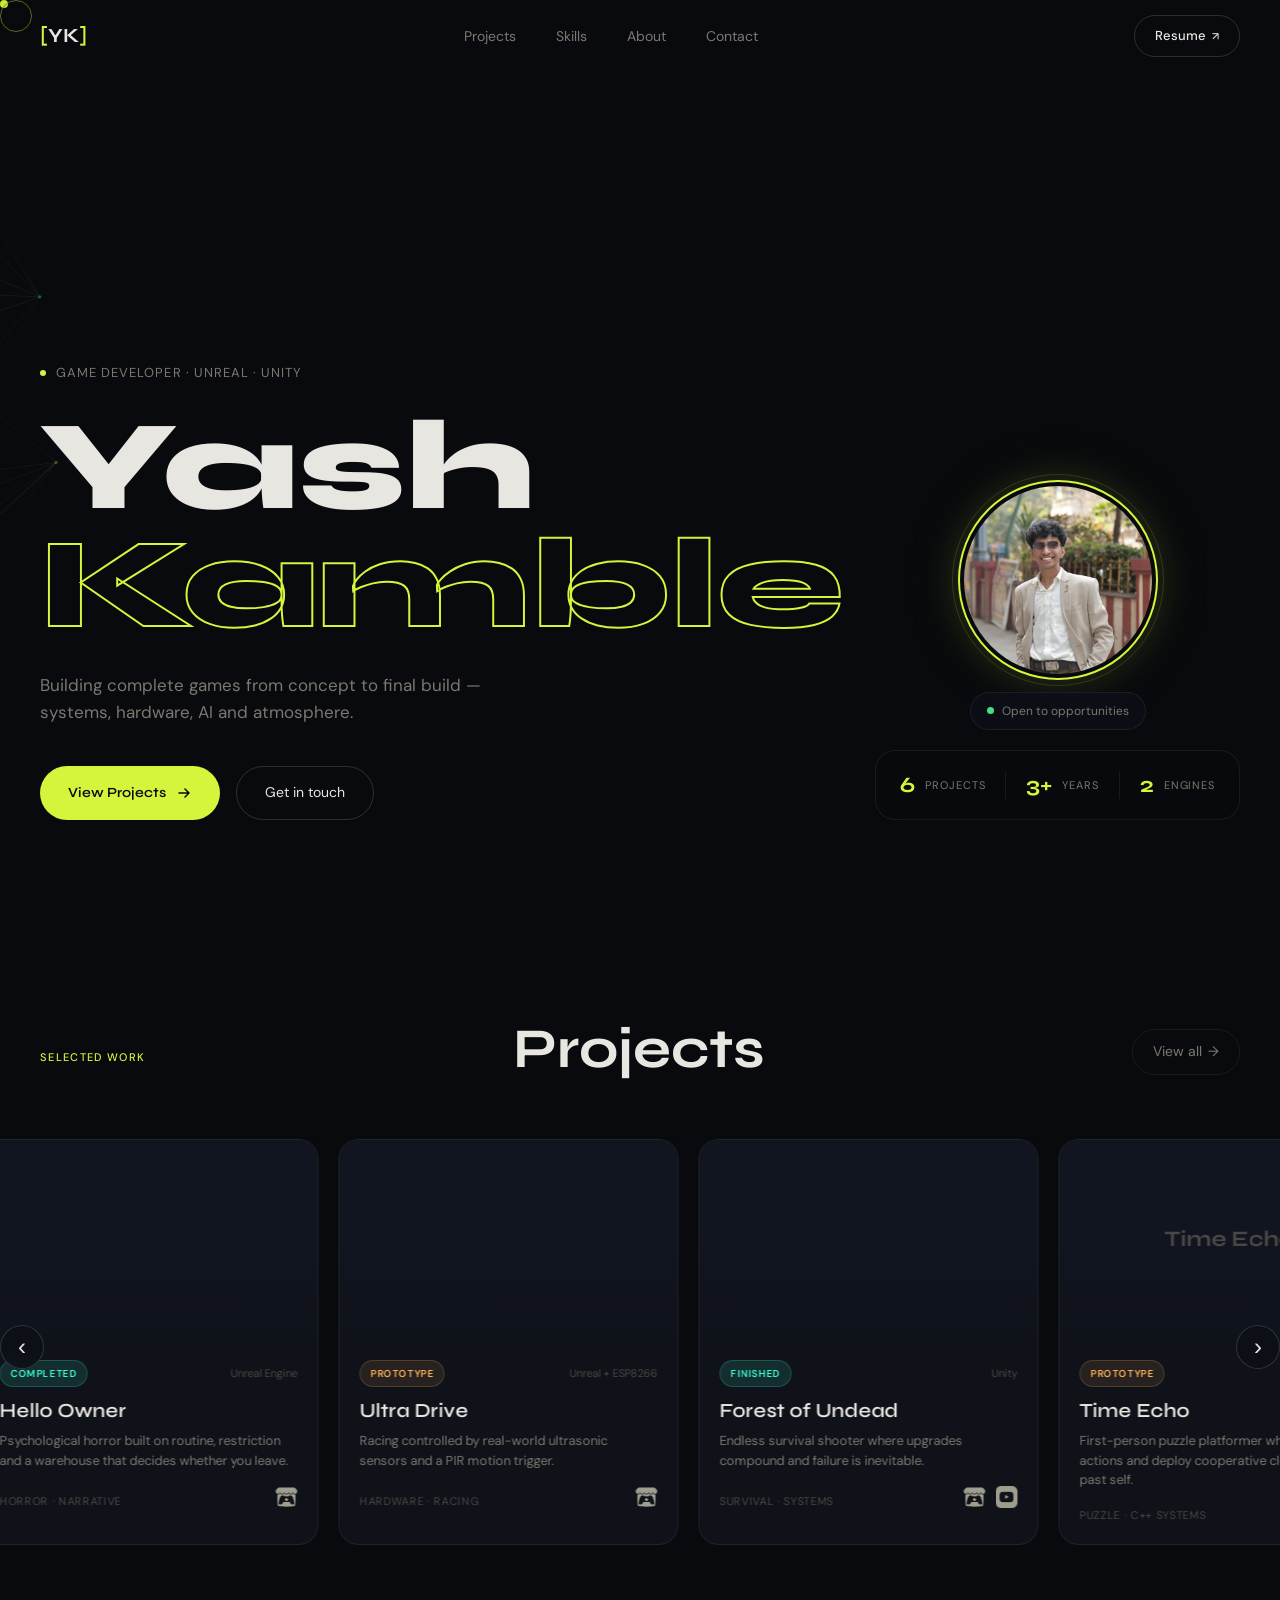
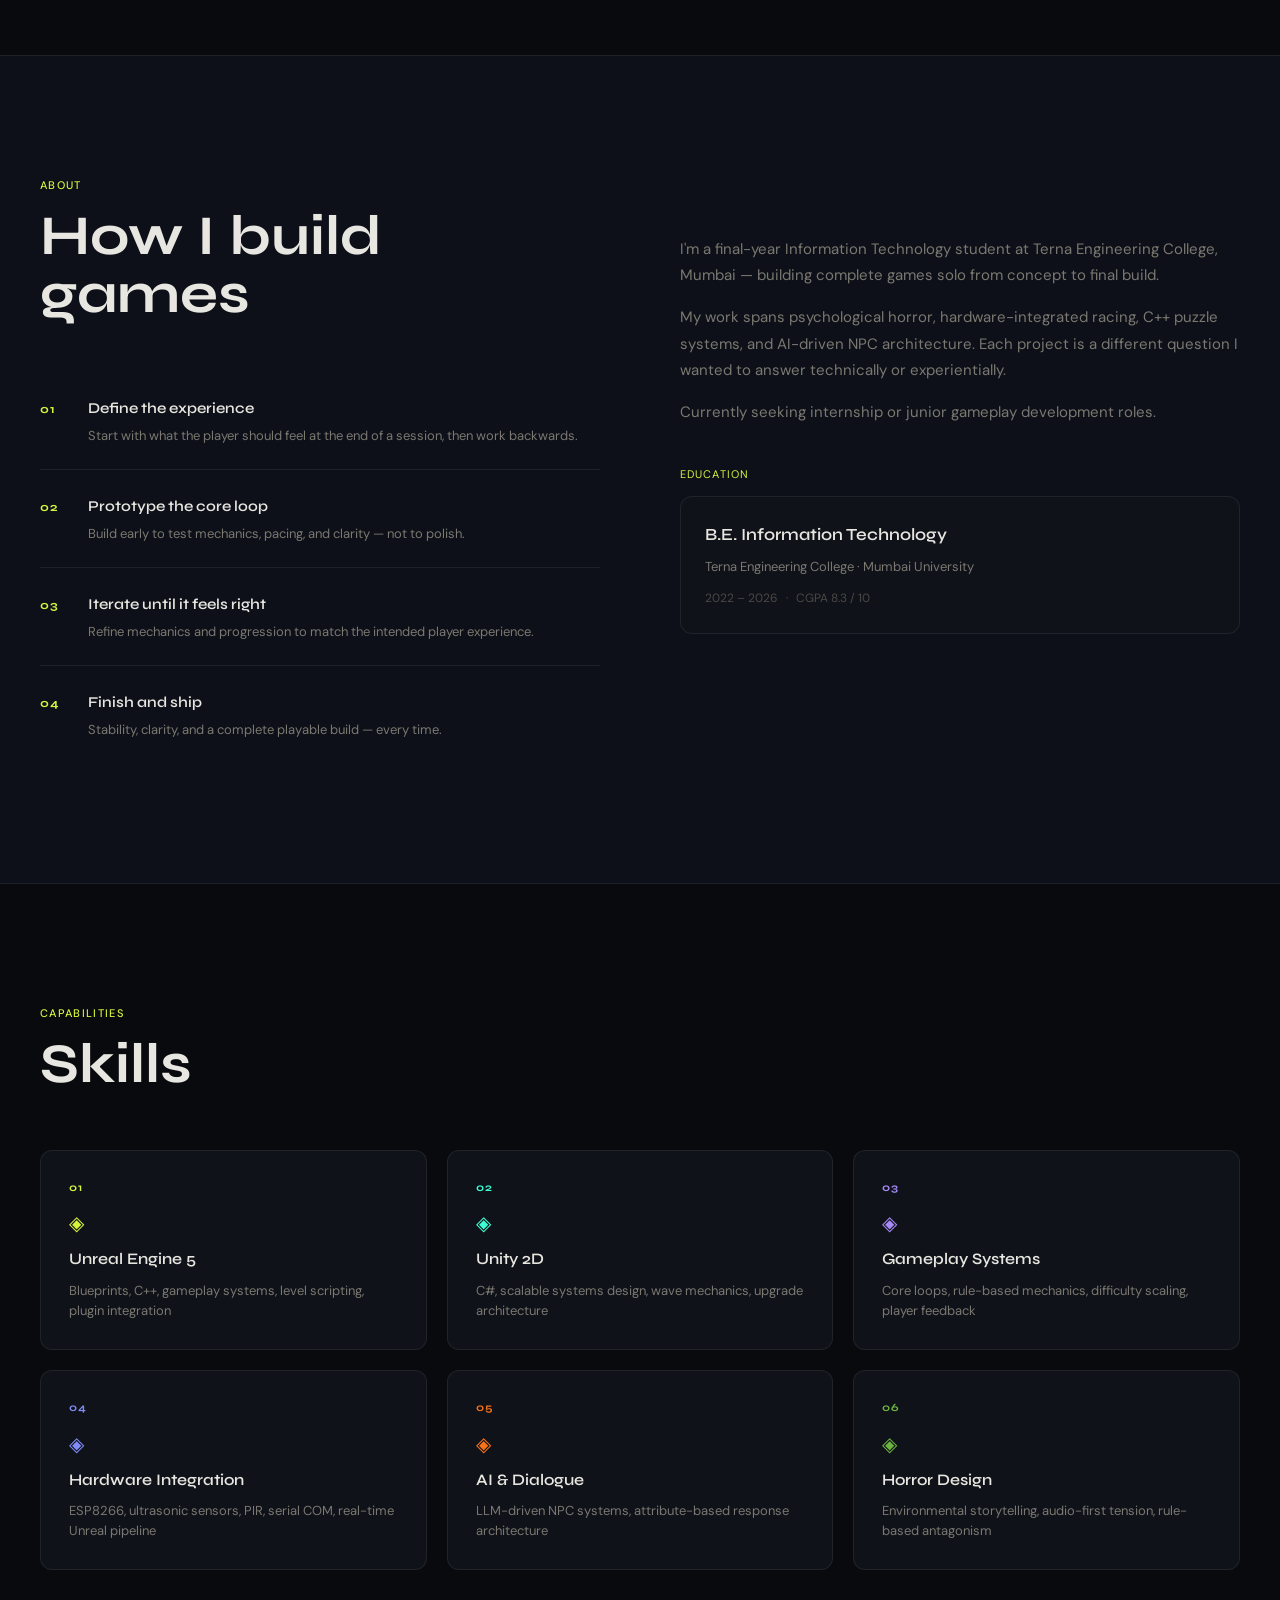
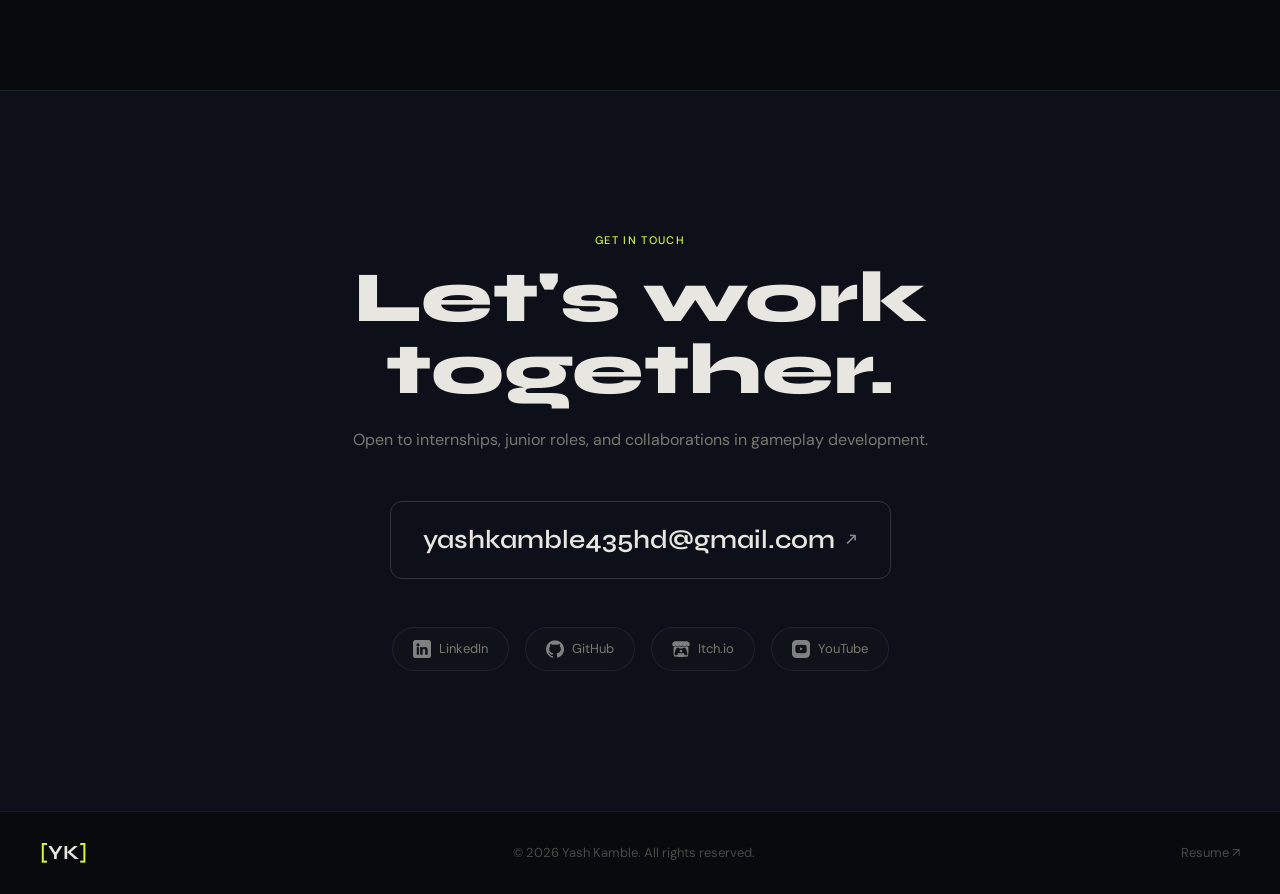
==== commit ff85c035: "TASK 3 — replaced GIF with .mp4" ====
--- a/index.html
+++ b/index.html
@@ -124,7 +124,7 @@
       <!-- Hello Owner -->
       <div class="project-card" data-link="projects/hello-owner.html">
         <div class="card-media">
-          <img src="projects/Imgs/Project/HelloOwnerGif1.gif" alt="Hello Owner">
+          <video autoplay muted loop playsinline src="projects/Imgs/HelloOwner/Wh_ending.mp4" style="width:100%;height:100%;object-fit:cover;"></video>
           <div class="card-media-overlay"></div>
         </div>
         <div class="card-body">
@@ -148,7 +148,7 @@
       <!-- Ultra Drive -->
       <div class="project-card" data-link="projects/ultra-drive.html">
         <div class="card-media">
-          <img src="projects/Imgs/Project/UltraDriveGif1.gif" alt="Ultra Drive">
+          <video autoplay muted loop playsinline src="projects/Imgs/Ultradirve/UD_Overlap.mp4" style="width:100%;height:100%;object-fit:cover;"></video>
           <div class="card-media-overlay"></div>
         </div>
         <div class="card-body">
@@ -172,7 +172,7 @@
       <!-- Forest of Undead -->
       <div class="project-card" data-link="projects/forest-of-undead.html">
         <div class="card-media">
-          <img src="projects/Imgs/Project/FotuGif1.gif" alt="Forest of Undead">
+          <video autoplay muted loop playsinline src="projects/Imgs/FOTU/Forest%20of%20Undead%20Show%20reel~4.mp4" style="width:100%;height:100%;object-fit:cover;"></video>
           <div class="card-media-overlay"></div>
         </div>
         <div class="card-body">
@@ -199,8 +199,7 @@
       <!-- Time Echo -->
       <div class="project-card" data-link="projects/time-echo.html">
         <div class="card-media card-media-placeholder">
-          <img src="projects/Imgs/Project/time echo thumbnail.gif" alt="Time Echo"
-            onerror="this.style.display='none'; this.parentNode.classList.add('no-img')">
+          <video autoplay muted loop playsinline src="projects/Imgs/TimeEcho/TE_Thumbnail.mp4" style="width:100%;height:100%;object-fit:cover;" onerror="this.style.display='none'; this.parentNode.classList.add('no-img')"></video>
           <div class="card-media-overlay"></div>
           <div class="placeholder-label">Time Echo</div>
         </div>
@@ -221,7 +220,7 @@
       <!-- Dynamic NPC AI -->
       <div class="project-card" data-link="projects/dynamic-npc-ai.html">
         <div class="card-media">
-          <img src="projects/Imgs/Project/NPC.gif" alt="Dynamic NPC AI">
+          <video autoplay muted loop playsinline src="projects/Imgs/DynamicNPC/NPC_1.mp4" style="width:100%;height:100%;object-fit:cover;"></video>
           <div class="card-media-overlay"></div>
         </div>
         <div class="card-body">
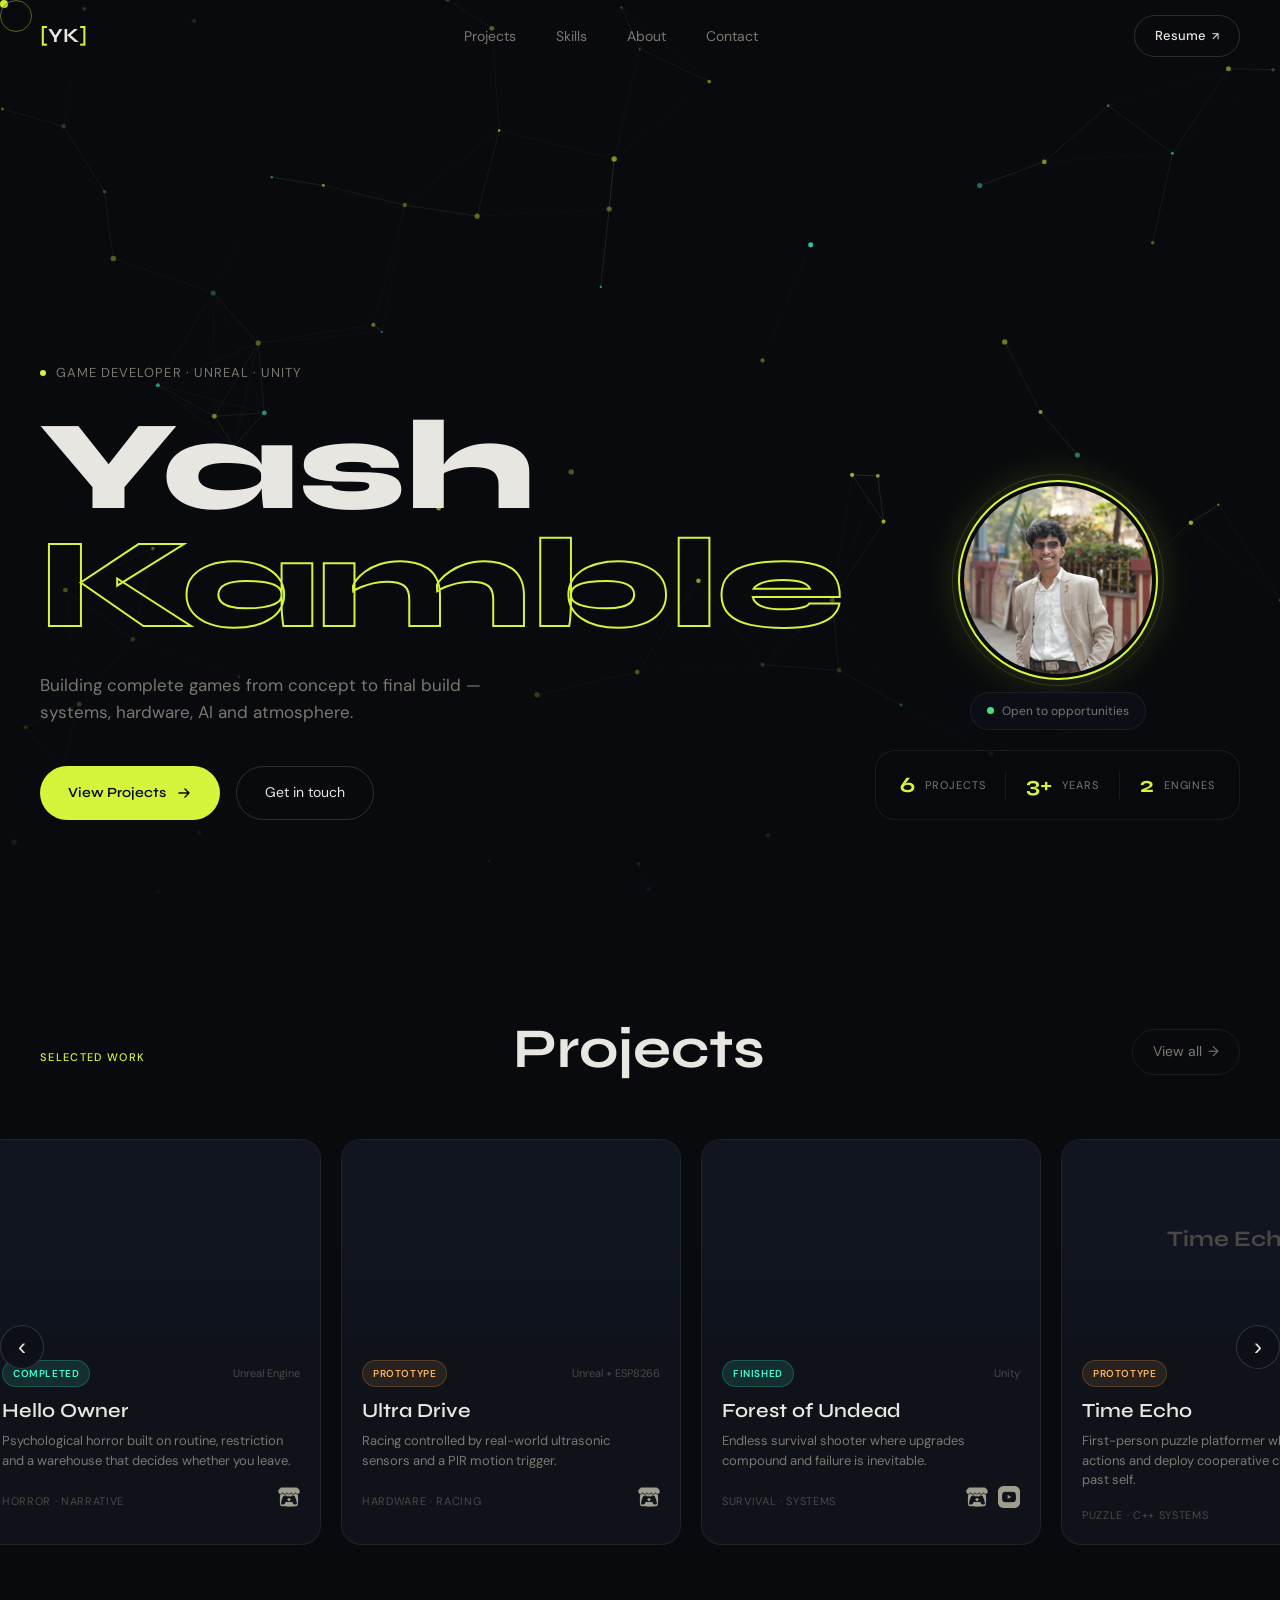
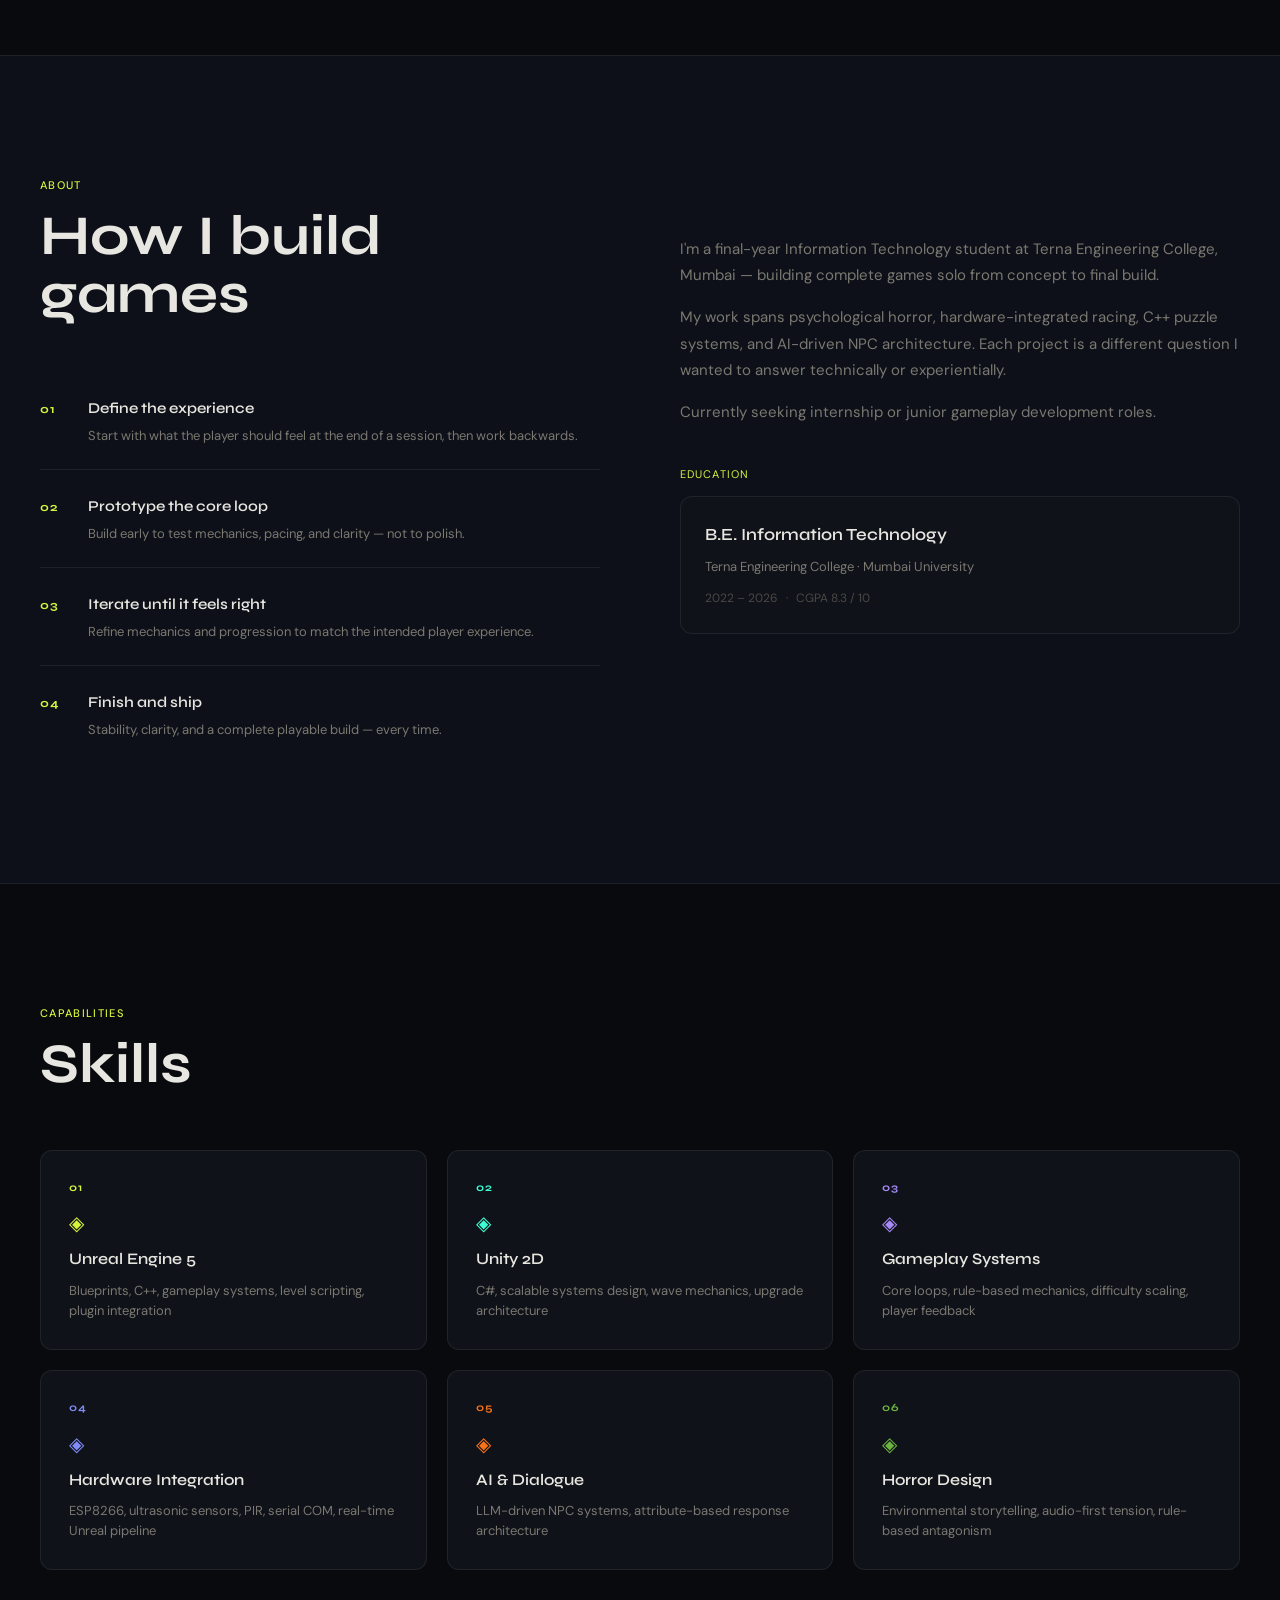
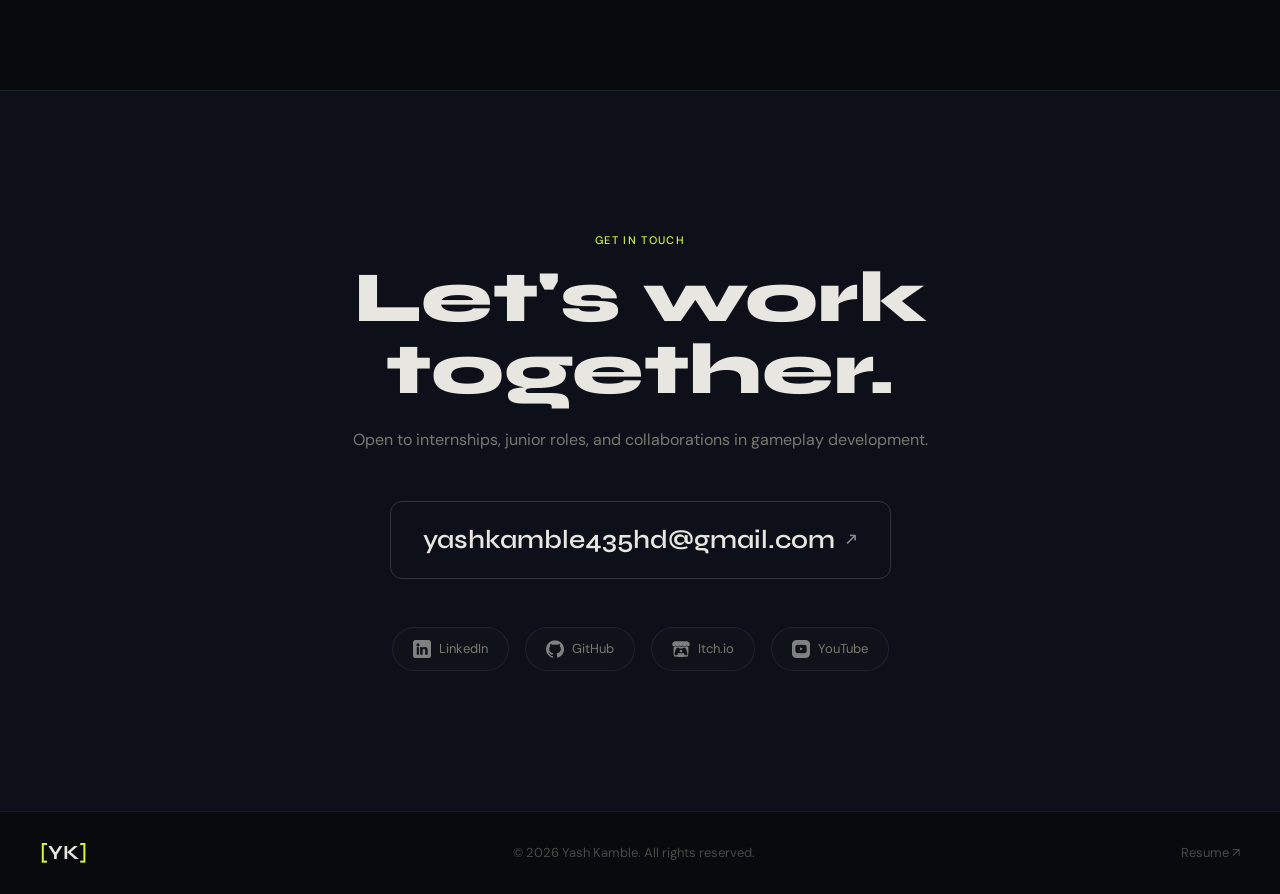
==== commit e373b14d: "Completed all the task - added seo meta tags , google font optimization , lazy loading , Carousel AR" ====
--- a/index.html
+++ b/index.html
@@ -4,8 +4,23 @@
   <meta charset="UTF-8">
   <meta name="viewport" content="width=device-width, initial-scale=1.0">
   <title>Yash Kamble | Game Developer</title>
+
+  <!-- Task 5 — SEO -->
+  <meta name="description" content="Yash Kamble — Game Developer building complete games from concept to final build. Unreal Engine, Unity, hardware integration, and AI systems.">
+  <meta property="og:title" content="Yash Kamble | Game Developer">
+  <meta property="og:description" content="Yash Kamble — Game Developer building complete games from concept to final build. Unreal Engine, Unity, hardware integration, and AI systems.">
+  <meta property="og:image" content="https://yashk435.github.io/projects/Imgs/ProfilePic.jpeg">
+  <meta property="og:url" content="https://yashk435.github.io/">
+  <meta property="og:type" content="website">
+  <meta name="twitter:card" content="summary_large_image">
+  <link rel="canonical" href="https://yashk435.github.io/">
+
   <link rel="stylesheet" href="style.css">
-  <link href="https://fonts.googleapis.com/css2?family=Syne:wght@400;500;600;700;800&family=DM+Sans:ital,opsz,wght@0,9..40,300;0,9..40,400;0,9..40,500;1,9..40,300&display=swap" rel="stylesheet">
+
+  <!-- Task 6 — Google Fonts with preconnect + display=swap -->
+  <link rel="preconnect" href="https://fonts.googleapis.com">
+  <link rel="preconnect" href="https://fonts.gstatic.com" crossorigin>
+  <link rel="stylesheet" href="https://fonts.googleapis.com/css2?family=Syne:wght@400;500;600;700;800&family=DM+Sans:ital,opsz,wght@0,9..40,300;0,9..40,400;0,9..40,500;1,9..40,300&display=swap">
 </head>
 <body>
 <button class="scroll-top-btn" id="scrollTopBtn" aria-label="Scroll to top">↑</button>
@@ -53,8 +68,6 @@
   </div>
 
   <div class="hero-inner">
-
-    <!-- LEFT: content -->
     <div class="hero-content">
       <div class="hero-eyebrow">
         <span class="eyebrow-dot"></span>
@@ -80,7 +93,6 @@
       </div>
     </div>
 
-    <!-- RIGHT: profile + stats -->
     <div class="hero-right" id="heroRight">
       <div class="hero-profile">
         <div class="profile-ring">
@@ -102,7 +114,6 @@
         </div>
       </div>
     </div>
-
   </div>
 </section>
 
@@ -138,7 +149,7 @@
             <span class="card-genre">Horror · Narrative</span>
             <div class="card-links">
               <a href="https://old-monkey.itch.io/hello-owner" target="_blank" class="icon-link" title="Itch.io">
-                <img src="projects/Icons/Itchio.svg" alt="Itch.io">
+                <img src="projects/Icons/Itchio.svg" alt="Itch.io" loading="lazy">
               </a>
             </div>
           </div>
@@ -162,7 +173,7 @@
             <span class="card-genre">Hardware · Racing</span>
             <div class="card-links">
               <a href="https://old-monkey.itch.io/ultra-drive" target="_blank" class="icon-link" title="Itch.io">
-                <img src="projects/Icons/Itchio.svg" alt="Itch.io">
+                <img src="projects/Icons/Itchio.svg" alt="Itch.io" loading="lazy">
               </a>
             </div>
           </div>
@@ -186,10 +197,10 @@
             <span class="card-genre">Survival · Systems</span>
             <div class="card-links">
               <a href="https://old-monkey.itch.io/forest-of-undead" target="_blank" class="icon-link" title="Itch.io">
-                <img src="projects/Icons/Itchio.svg" alt="Itch.io">
+                <img src="projects/Icons/Itchio.svg" alt="Itch.io" loading="lazy">
               </a>
               <a href="https://www.youtube.com/watch?v=itYoGsxn9BU" target="_blank" class="icon-link" title="YouTube">
-                <img src="projects/Icons/youtube.png" alt="YouTube">
+                <img src="projects/Icons/youtube.png" alt="YouTube" loading="lazy">
               </a>
             </div>
           </div>
@@ -240,7 +251,7 @@
       <!-- Loop.exe -->
       <div class="project-card" data-link="projects/loop-exe.html">
         <div class="card-media">
-          <img src="projects/Imgs/Project/Loopexe-Gif1.gif" alt="Loop.exe">
+          <img src="projects/Imgs/Project/Loopexe-Gif1.gif" alt="Loop.exe" loading="lazy">
           <div class="card-media-overlay"></div>
         </div>
         <div class="card-body">
@@ -254,10 +265,10 @@
             <span class="card-genre">Puzzle · GMTK 2025</span>
             <div class="card-links">
               <a href="https://old-monkey.itch.io/loopexe" target="_blank" class="icon-link" title="Itch.io">
-                <img src="projects/Icons/Itchio.svg" alt="Itch.io">
+                <img src="projects/Icons/Itchio.svg" alt="Itch.io" loading="lazy">
               </a>
               <a href="https://www.youtube.com/watch?v=NZ2YteY25RY" target="_blank" class="icon-link" title="YouTube">
-                <img src="projects/Icons/youtube.png" alt="YouTube">
+                <img src="projects/Icons/youtube.png" alt="YouTube" loading="lazy">
               </a>
             </div>
           </div>
@@ -265,7 +276,6 @@
       </div>
 
     </div>
-    <!-- Slider controls -->
     <button class="slider-btn slider-prev" id="sliderPrev" aria-label="Previous">‹</button>
     <button class="slider-btn slider-next" id="sliderNext" aria-label="Next">›</button>
   </div>
@@ -392,19 +402,19 @@
 
     <div class="social-row">
       <a href="https://www.linkedin.com/in/yash-kamble-93395a2a9/" target="_blank" class="social-link">
-        <img src="projects/Icons/linkedin.png" alt="LinkedIn">
+        <img src="projects/Icons/linkedin.png" alt="LinkedIn" loading="lazy">
         <span>LinkedIn</span>
       </a>
       <a href="https://github.com/YashK435" target="_blank" class="social-link">
-        <img src="projects/Icons/github.png" alt="GitHub">
+        <img src="projects/Icons/github.png" alt="GitHub" loading="lazy">
         <span>GitHub</span>
       </a>
       <a href="https://old-monkey.itch.io" target="_blank" class="social-link">
-        <img src="projects/Icons/Itchio.svg" alt="Itch.io">
+        <img src="projects/Icons/Itchio.svg" alt="Itch.io" loading="lazy">
         <span>Itch.io</span>
       </a>
       <a href="https://www.youtube.com/channel/UCfPYMyD16am0YsGe_Pd9vEw" target="_blank" class="social-link">
-        <img src="projects/Icons/youtube.png" alt="YouTube">
+        <img src="projects/Icons/youtube.png" alt="YouTube" loading="lazy">
         <span>YouTube</span>
       </a>
     </div>
@@ -445,10 +455,7 @@
 /* ── HAMBURGER ── */
 const ham = document.getElementById('hamburger');
 const mob = document.getElementById('mobileMenu');
-ham.addEventListener('click', () => {
-  ham.classList.toggle('open');
-  mob.classList.toggle('open');
-});
+ham.addEventListener('click', () => { ham.classList.toggle('open'); mob.classList.toggle('open'); });
 mob.querySelectorAll('a').forEach(a => a.addEventListener('click', () => {
   ham.classList.remove('open'); mob.classList.remove('open');
 }));
@@ -505,115 +512,38 @@
 
 /* ── PARTICLE NODE NETWORK ── */
 (function () {
+  /* Task 9 — skip animation if user prefers reduced motion */
+  if (window.matchMedia('(prefers-reduced-motion: reduce)').matches) return;
+
   const canvas = document.getElementById('particleCanvas');
   const ctx = canvas.getContext('2d');
-
-  const ACCENT          = [212, 245, 60];
-  const ACCENT2         = [60, 255, 212];
-  const NODE_COUNT      = 72;
-  const CONNECT_DIST    = 160;
-  const SPEED           = 0.2;
-  const WANDER_STRENGTH = 0.018;
-  const WANDER_INTERVAL = 80;
-
+  const ACCENT = [212, 245, 60], ACCENT2 = [60, 255, 212];
+  const NODE_COUNT = 72, CONNECT_DIST = 160, SPEED = 0.2;
+  const WANDER_STRENGTH = 0.018, WANDER_INTERVAL = 80;
   let W, H, nodes = [], frame = 0;
 
-  function resize() {
-    W = canvas.width  = canvas.offsetWidth;
-    H = canvas.height = canvas.offsetHeight;
-  }
-
+  function resize() { W = canvas.width = canvas.offsetWidth; H = canvas.height = canvas.offsetHeight; }
   function makeNode() {
     const accent = Math.random() < 0.18 ? ACCENT2 : ACCENT;
-    const angle  = Math.random() * Math.PI * 2;
-    return {
-      x:  Math.random() * W,
-      y:  Math.random() * H,
-      vx: Math.cos(angle) * SPEED * (0.3 + Math.random() * 0.7),
-      vy: Math.sin(angle) * SPEED * (0.3 + Math.random() * 0.7),
-      r:  Math.random() * 1.8 + 1,
-      a:  accent,
-      opacity:      Math.random() * 0.5 + 0.25,
-      wanderOffset: Math.random() * 1000,
-      wanderTimer:  Math.floor(Math.random() * WANDER_INTERVAL),
-    };
+    const angle = Math.random() * Math.PI * 2;
+    return { x: Math.random()*W, y: Math.random()*H, vx: Math.cos(angle)*SPEED*(0.3+Math.random()*0.7), vy: Math.sin(angle)*SPEED*(0.3+Math.random()*0.7), r: Math.random()*1.8+1, a: accent, opacity: Math.random()*0.5+0.25, wanderOffset: Math.random()*1000, wanderTimer: Math.floor(Math.random()*WANDER_INTERVAL) };
   }
-
   function wander(n) {
     n.wanderTimer++;
-    if (n.wanderTimer >= WANDER_INTERVAL) {
-      /* random direction kick every N frames */
-      n.wanderTimer = 0;
-      const angle = Math.random() * Math.PI * 2;
-      n.vx += Math.cos(angle) * WANDER_STRENGTH * 8;
-      n.vy += Math.sin(angle) * WANDER_STRENGTH * 8;
-    } else {
-      /* smooth sinusoidal nudge between kicks */
-      const t = (frame + n.wanderOffset) * 0.008;
-      n.vx += Math.cos(t * 1.3 + n.wanderOffset) * WANDER_STRENGTH;
-      n.vy += Math.sin(t * 0.9 + n.wanderOffset * 0.7) * WANDER_STRENGTH;
-    }
-    /* clamp max speed */
-    const spd = Math.sqrt(n.vx * n.vx + n.vy * n.vy);
-    if (spd > SPEED * 1.8) {
-      n.vx = (n.vx / spd) * SPEED * 1.8;
-      n.vy = (n.vy / spd) * SPEED * 1.8;
-    }
-    /* prevent nodes from stopping completely */
-    if (spd < SPEED * 0.15) {
-      const a2 = Math.random() * Math.PI * 2;
-      n.vx = Math.cos(a2) * SPEED * 0.4;
-      n.vy = Math.sin(a2) * SPEED * 0.4;
-    }
+    if (n.wanderTimer >= WANDER_INTERVAL) { n.wanderTimer=0; const a=Math.random()*Math.PI*2; n.vx+=Math.cos(a)*WANDER_STRENGTH*8; n.vy+=Math.sin(a)*WANDER_STRENGTH*8; }
+    else { const t=(frame+n.wanderOffset)*0.008; n.vx+=Math.cos(t*1.3+n.wanderOffset)*WANDER_STRENGTH; n.vy+=Math.sin(t*0.9+n.wanderOffset*0.7)*WANDER_STRENGTH; }
+    const spd=Math.sqrt(n.vx*n.vx+n.vy*n.vy);
+    if(spd>SPEED*1.8){n.vx=(n.vx/spd)*SPEED*1.8;n.vy=(n.vy/spd)*SPEED*1.8;}
+    if(spd<SPEED*0.15){const a2=Math.random()*Math.PI*2;n.vx=Math.cos(a2)*SPEED*0.4;n.vy=Math.sin(a2)*SPEED*0.4;}
   }
-
   function draw() {
-    frame++;
-    ctx.clearRect(0, 0, W, H);
-
-    nodes.forEach(n => {
-      wander(n);
-      n.x += n.vx;
-      n.y += n.vy;
-      if (n.x < -20)    n.x = W + 20;
-      if (n.x > W + 20) n.x = -20;
-      if (n.y < -20)    n.y = H + 20;
-      if (n.y > H + 20) n.y = -20;
-    });
-
-    for (let i = 0; i < nodes.length; i++) {
-      for (let j = i + 1; j < nodes.length; j++) {
-        const a = nodes[i], b = nodes[j];
-        const dx = a.x - b.x, dy = a.y - b.y;
-        const d  = Math.sqrt(dx * dx + dy * dy);
-        if (d < CONNECT_DIST) {
-          const alpha = (1 - d / CONNECT_DIST) * 0.2;
-          ctx.beginPath();
-          ctx.moveTo(a.x, a.y);
-          ctx.lineTo(b.x, b.y);
-          ctx.strokeStyle = `rgba(200,255,150,${alpha})`;
-          ctx.lineWidth = 0.8;
-          ctx.stroke();
-        }
-      }
-    }
-
-    nodes.forEach(n => {
-      ctx.beginPath();
-      ctx.arc(n.x, n.y, n.r, 0, Math.PI * 2);
-      ctx.fillStyle = `rgba(${n.a[0]},${n.a[1]},${n.a[2]},${n.opacity})`;
-      ctx.fill();
-    });
-
+    frame++; ctx.clearRect(0,0,W,H);
+    nodes.forEach(n=>{ wander(n); n.x+=n.vx; n.y+=n.vy; if(n.x<-20)n.x=W+20; if(n.x>W+20)n.x=-20; if(n.y<-20)n.y=H+20; if(n.y>H+20)n.y=-20; });
+    for(let i=0;i<nodes.length;i++) for(let j=i+1;j<nodes.length;j++){const a=nodes[i],b=nodes[j],dx=a.x-b.x,dy=a.y-b.y,d=Math.sqrt(dx*dx+dy*dy);if(d<CONNECT_DIST){const al=(1-d/CONNECT_DIST)*0.2;ctx.beginPath();ctx.moveTo(a.x,a.y);ctx.lineTo(b.x,b.y);ctx.strokeStyle=`rgba(200,255,150,${al})`;ctx.lineWidth=0.8;ctx.stroke();}}
+    nodes.forEach(n=>{ctx.beginPath();ctx.arc(n.x,n.y,n.r,0,Math.PI*2);ctx.fillStyle=`rgba(${n.a[0]},${n.a[1]},${n.a[2]},${n.opacity})`;ctx.fill();});
     requestAnimationFrame(draw);
   }
-
-  function init() {
-    resize();
-    nodes = Array.from({ length: NODE_COUNT }, makeNode);
-    draw();
-  }
-
+  function init() { resize(); nodes=Array.from({length:NODE_COUNT},makeNode); draw(); }
   window.addEventListener('resize', resize);
   window.addEventListener('load', init);
 })();
@@ -626,12 +556,8 @@
 
 /* ── SCROLL TO TOP ── */
 const scrollTopBtn = document.getElementById('scrollTopBtn');
-window.addEventListener('scroll', () => {
-  scrollTopBtn.classList.toggle('visible', window.scrollY >= 400);
-});
-scrollTopBtn.addEventListener('click', () => {
-  window.scrollTo({ top: 0, behavior: 'smooth' });
-});
+window.addEventListener('scroll', () => { scrollTopBtn.classList.toggle('visible', window.scrollY >= 400); });
+scrollTopBtn.addEventListener('click', () => { window.scrollTo({ top: 0, behavior: 'smooth' }); });
 </script>
 </body>
 </html>
--- a/style.css
+++ b/style.css
@@ -110,7 +110,6 @@
   padding: 0 40px 80px; overflow: hidden;
 }
 
-/* two-column inner layout */
 .hero-inner {
   position: relative; z-index: 2;
   width: 100%; max-width: 1300px; margin: 0 auto;
@@ -120,7 +119,6 @@
 
 .hero-content { max-width: 680px; flex: 1; }
 
-/* ── right column: profile + stats ── */
 .hero-right {
   display: flex; flex-direction: column; align-items: center;
   gap: 20px; flex-shrink: 0;
@@ -131,13 +129,12 @@
   position: absolute; inset: 0; z-index: 0;
 }
 #particleCanvas {
-  position: absolute; /* FIX */
+  position: absolute;
   top: 0;
   left: 0;
   width: 100%; height: 100%;
   display: block;
 }
-/* Only needs fades at top (navbar) and bottom (text readability) */
 .hero-canvas-fade {
   position: absolute; inset: 0; pointer-events: none;
   background:
@@ -410,7 +407,6 @@
 .footer-resume { color: var(--text-dim); text-decoration: none; transition: color .2s; }
 .footer-resume:hover { color: var(--accent); }
 
-
 /* ── SCROLL TO TOP ── */
 .scroll-top-btn {
   position: fixed; bottom: 32px; right: 32px; z-index: 200;
@@ -426,6 +422,7 @@
 .scroll-top-btn.visible { opacity: 1; pointer-events: all; }
 .scroll-top-btn:hover { transform: translateY(-3px); box-shadow: 0 8px 28px rgba(212,245,60,.4); }
 @media (max-width: 768px) { .scroll-top-btn { bottom: 20px; right: 20px; width: 44px; height: 44px; font-size: 18px; } }
+
 /* ── RESPONSIVE ── */
 @media (max-width: 1100px) {
   .hero-inner { gap: 40px; }
@@ -463,4 +460,17 @@
   .btn-hero-primary, .btn-hero-ghost { width: 100%; justify-content: center; }
   .project-card { width: 280px; }
   .hero-right { flex-direction: column; align-items: flex-start; }
+}
+
+/* ════════════════════════════════════════
+   Task 9 — prefers-reduced-motion
+   Disables all animations/transitions for
+   users who prefer reduced motion
+════════════════════════════════════════ */
+@media (prefers-reduced-motion: reduce) {
+  *, *::before, *::after {
+    animation-duration: 0.01ms !important;
+    animation-iteration-count: 1 !important;
+    transition-duration: 0.01ms !important;
+  }
 }
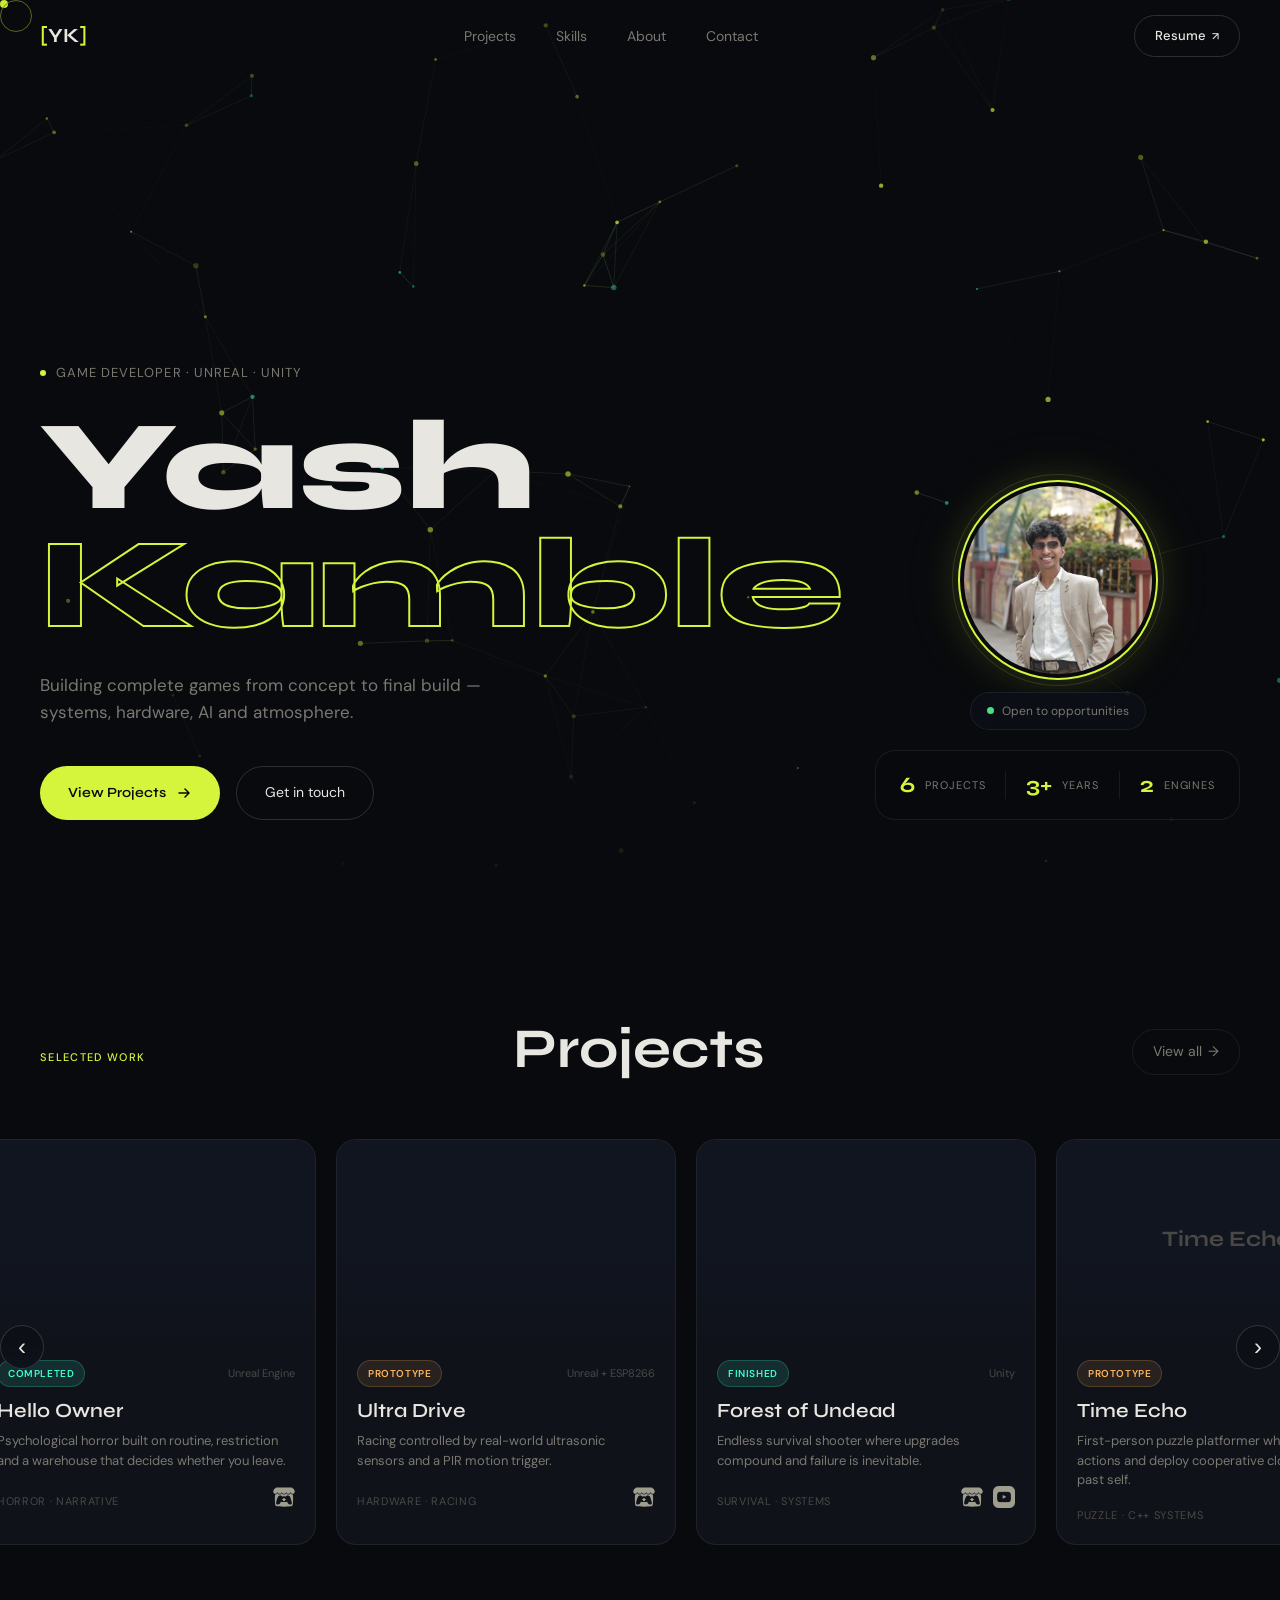
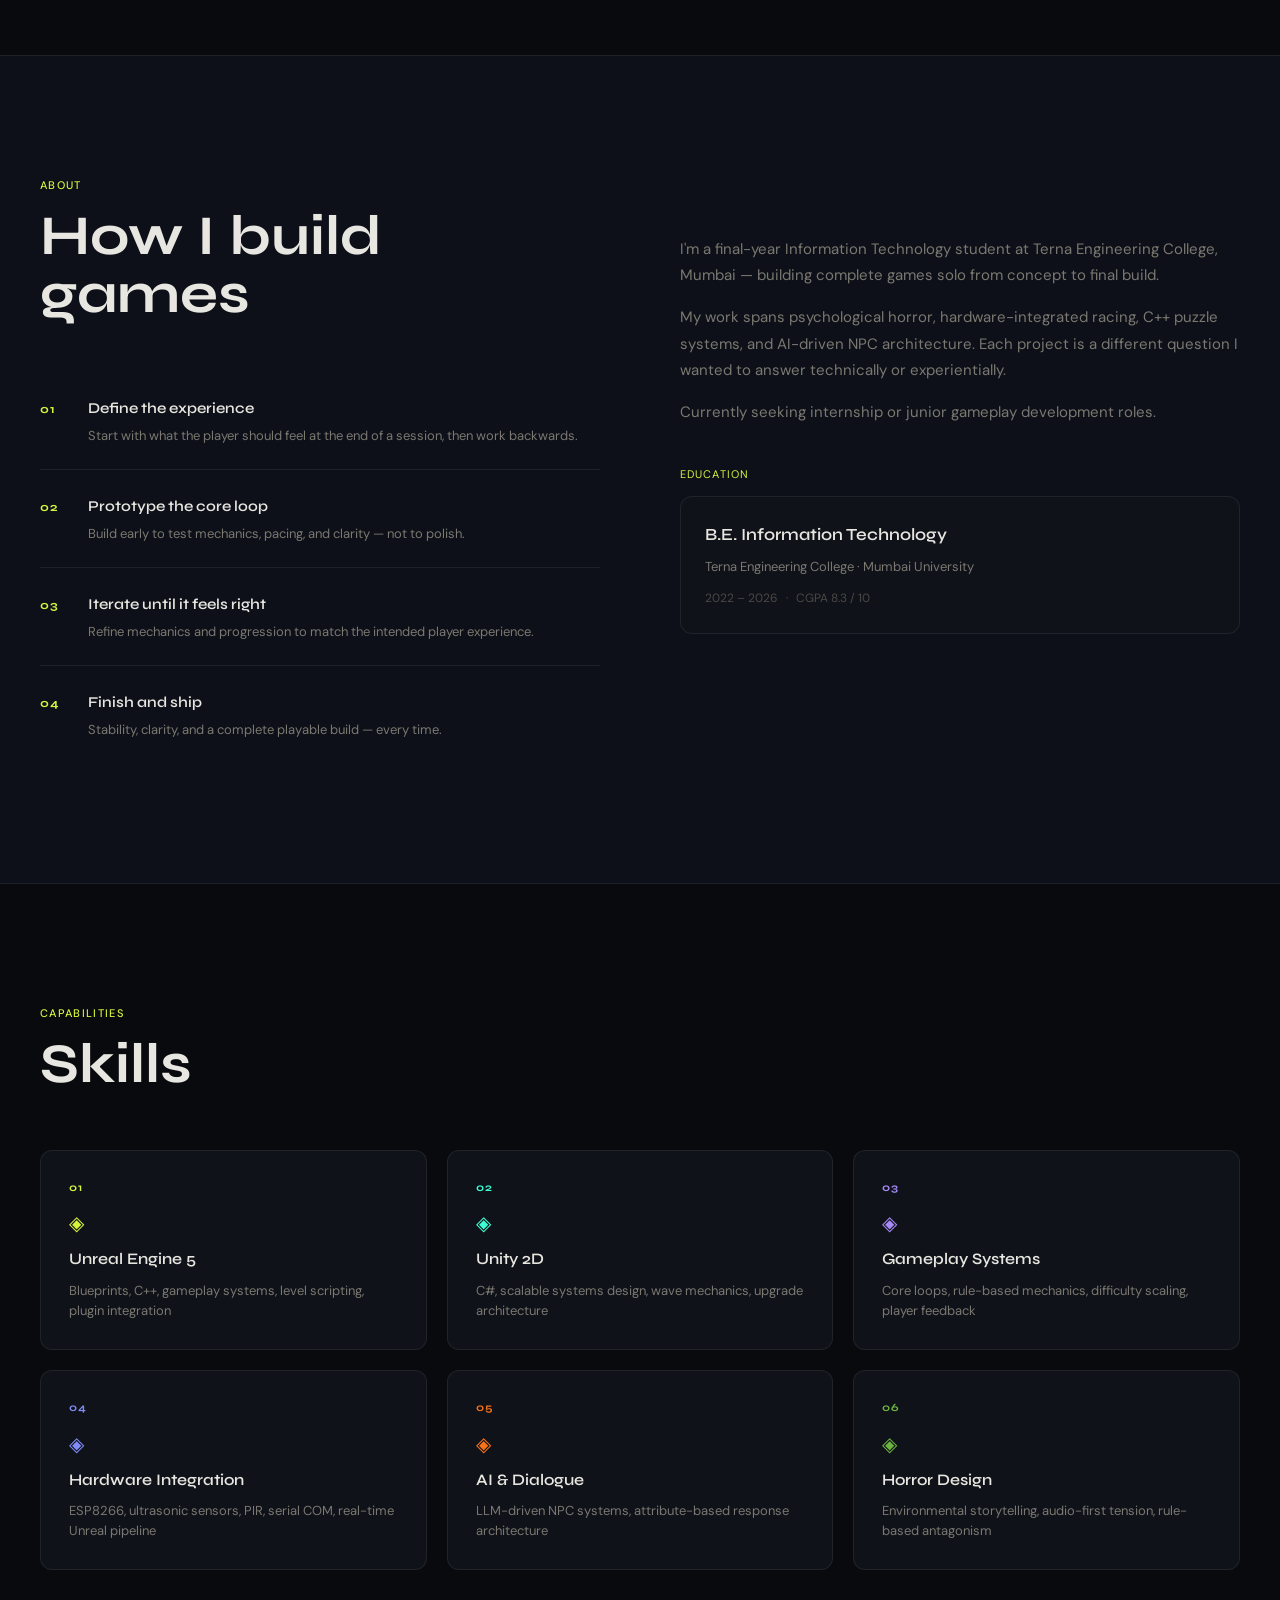
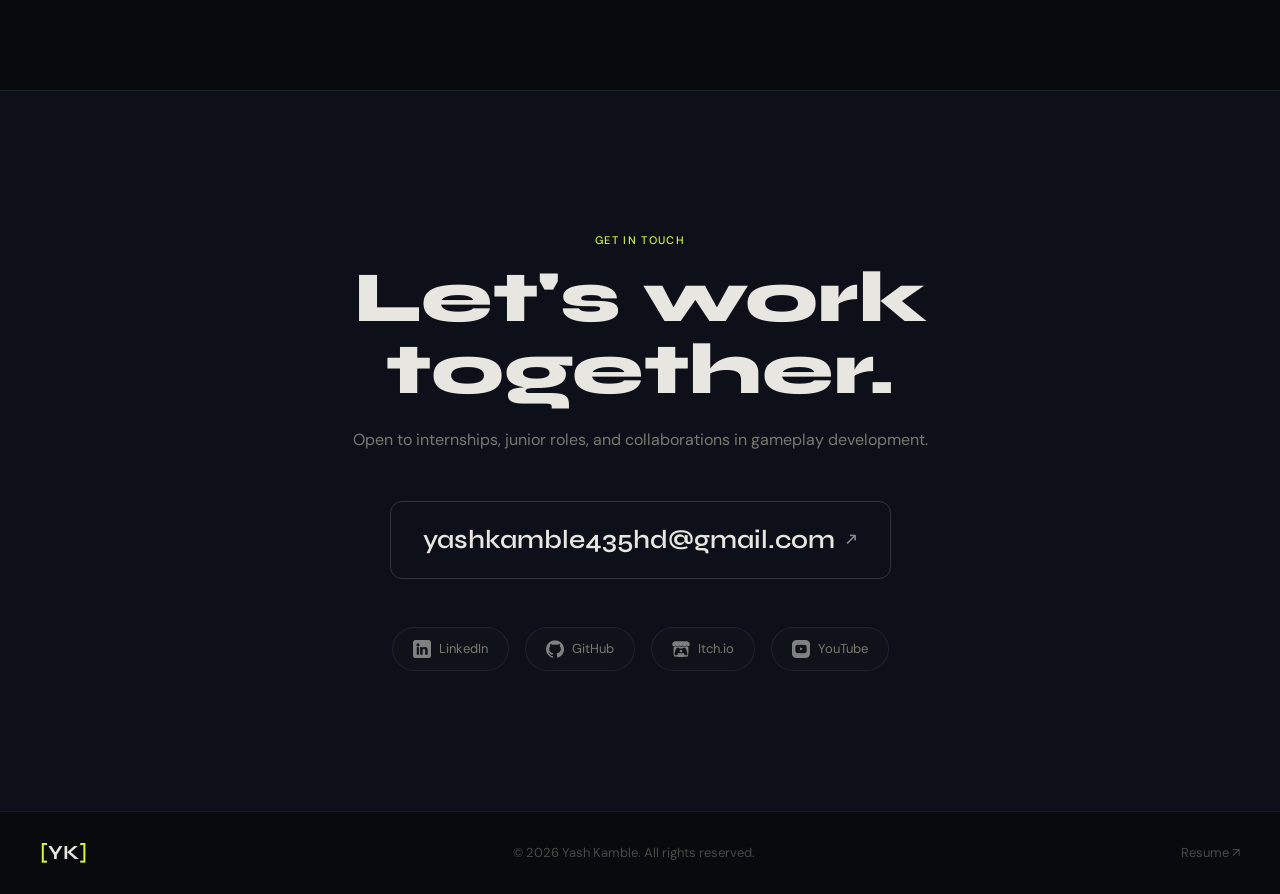
==== commit 48f58bd1: "Changing Loop.exe assets" ====
--- a/index.html
+++ b/index.html
@@ -251,8 +251,7 @@
       <!-- Loop.exe -->
       <div class="project-card" data-link="projects/loop-exe.html">
         <div class="card-media">
-          <img src="projects/Imgs/Project/Loopexe-Gif1.gif" alt="Loop.exe" loading="lazy">
-          <div class="card-media-overlay"></div>
+          <video autoplay muted loop playsinline src="projects/Imgs/Loop/Loop_1.mp4" style="width:100%;height:100%;object-fit:cover;"></video>
         </div>
         <div class="card-body">
           <div class="card-top">
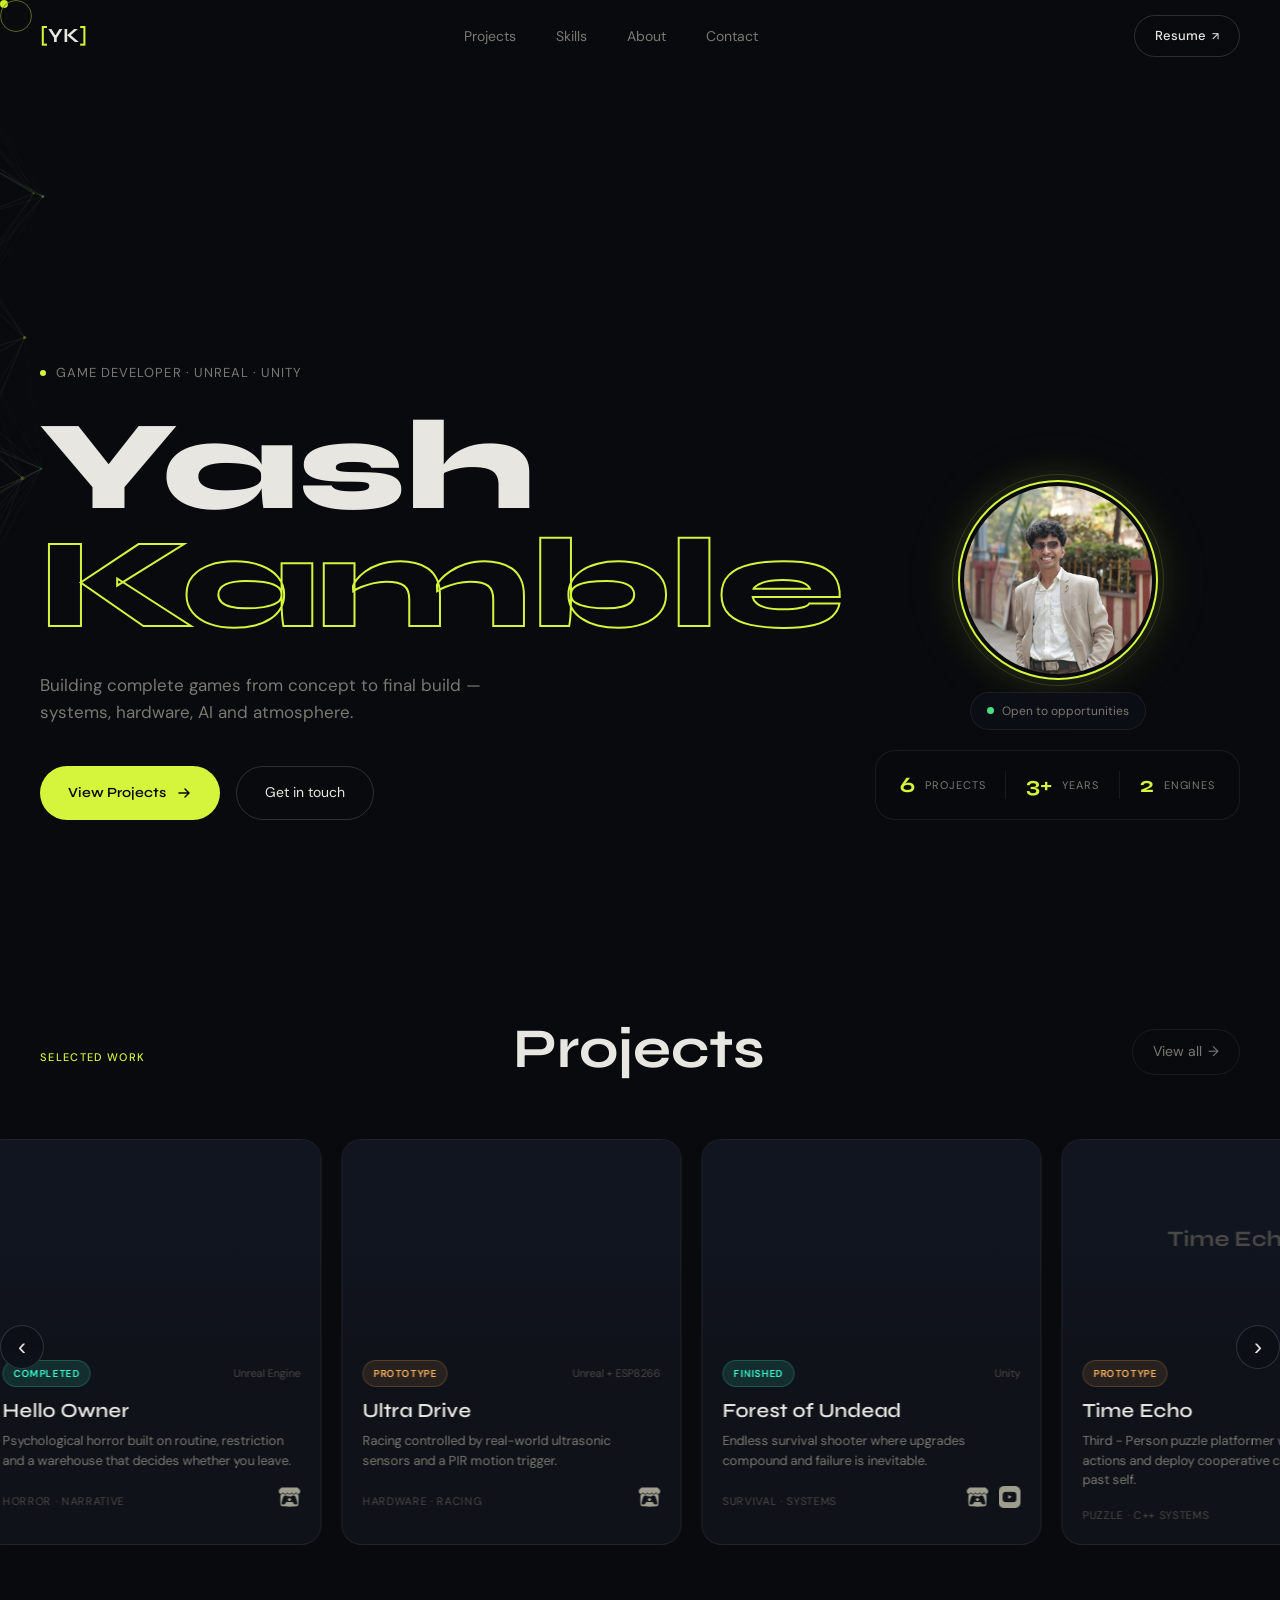
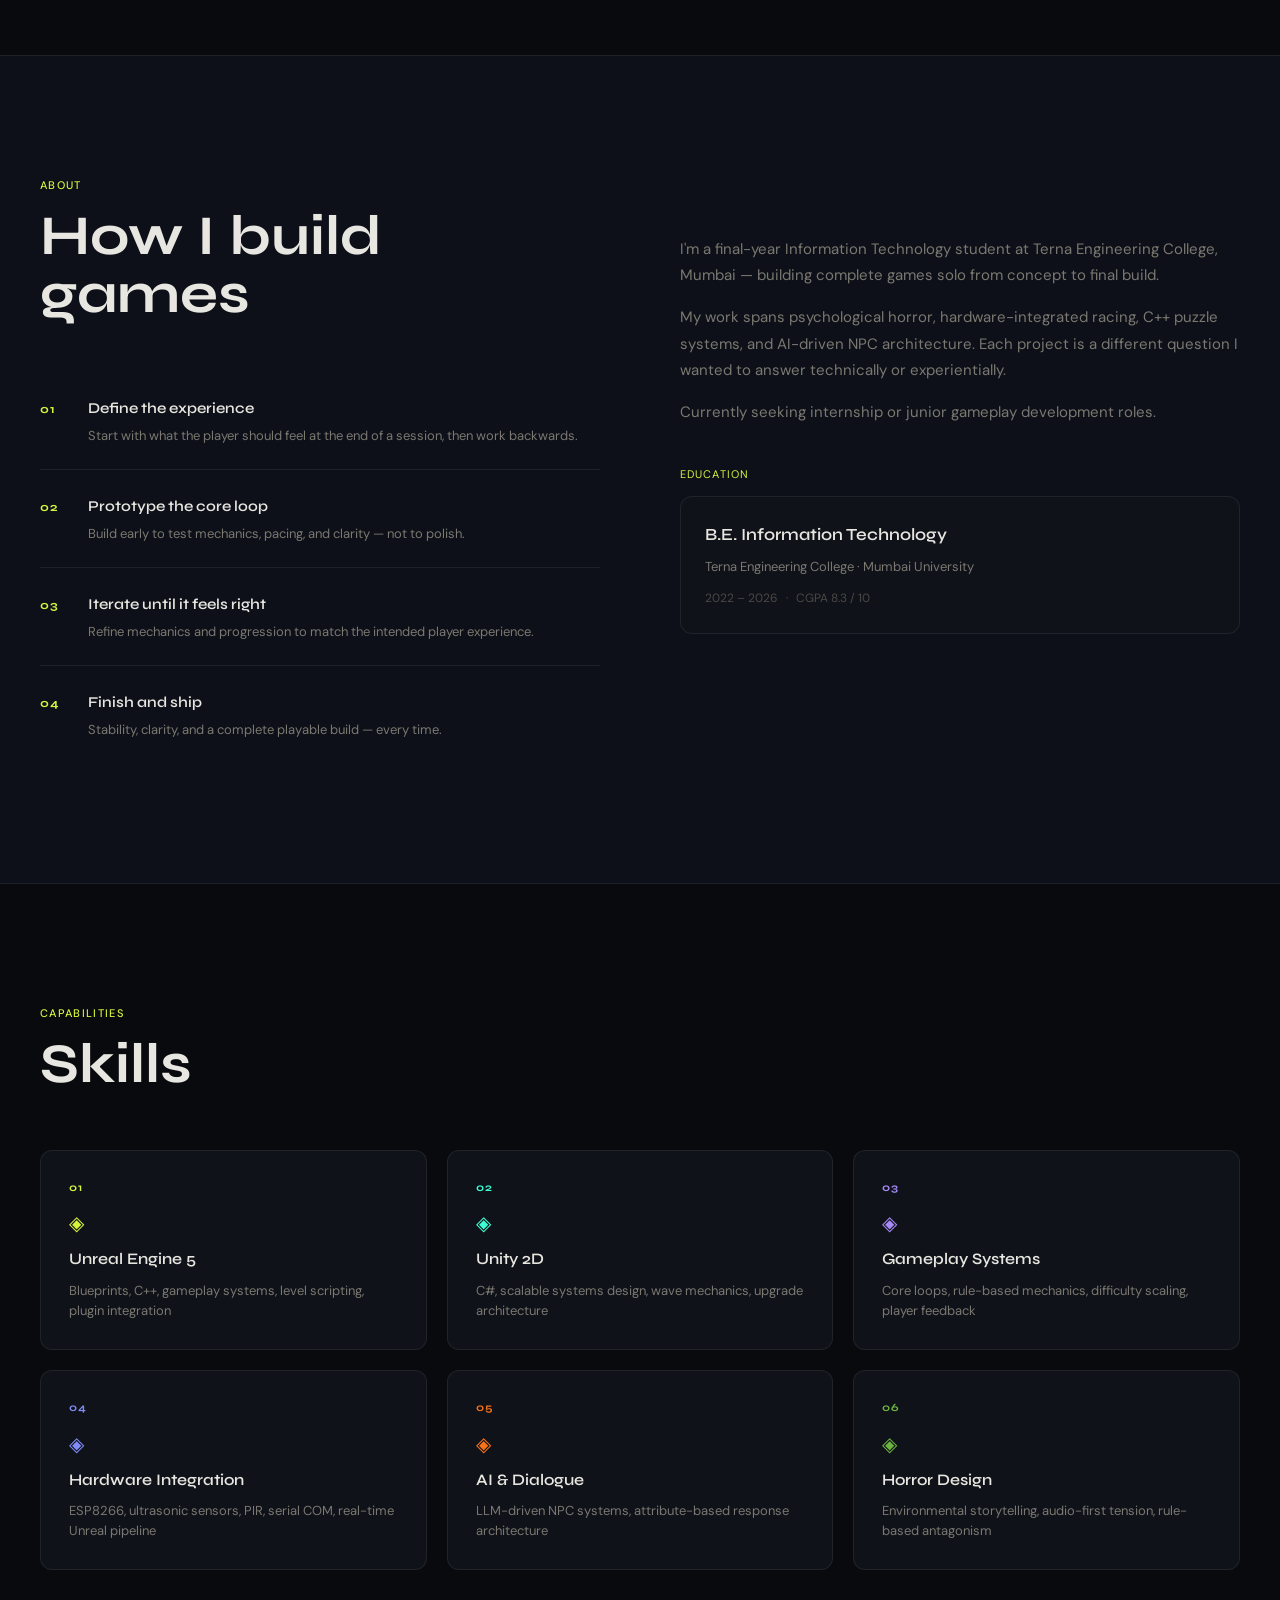
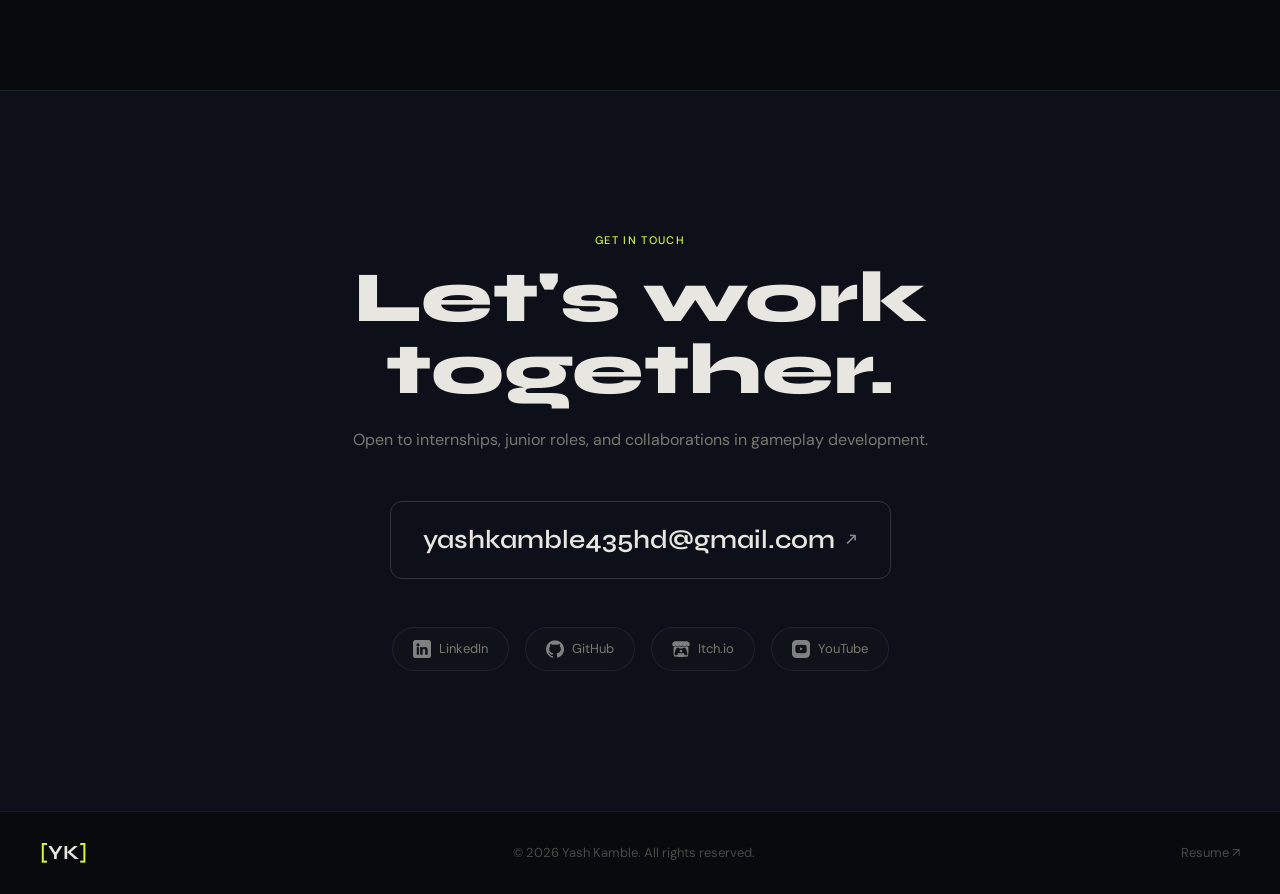
==== commit f904d95a: "fixing time echo wordings" ====
--- a/index.html
+++ b/index.html
@@ -220,7 +220,7 @@
             <span class="card-engine">Unreal C++</span>
           </div>
           <h3>Time Echo</h3>
-          <p>First-person puzzle platformer where you record actions and deploy cooperative clones of your past self.</p>
+          <p>Third - Person puzzle platformer where you record actions and deploy cooperative clones of your past self.</p>
           <div class="card-footer">
             <span class="card-genre">Puzzle · C++ Systems</span>
             <div class="card-links"></div>
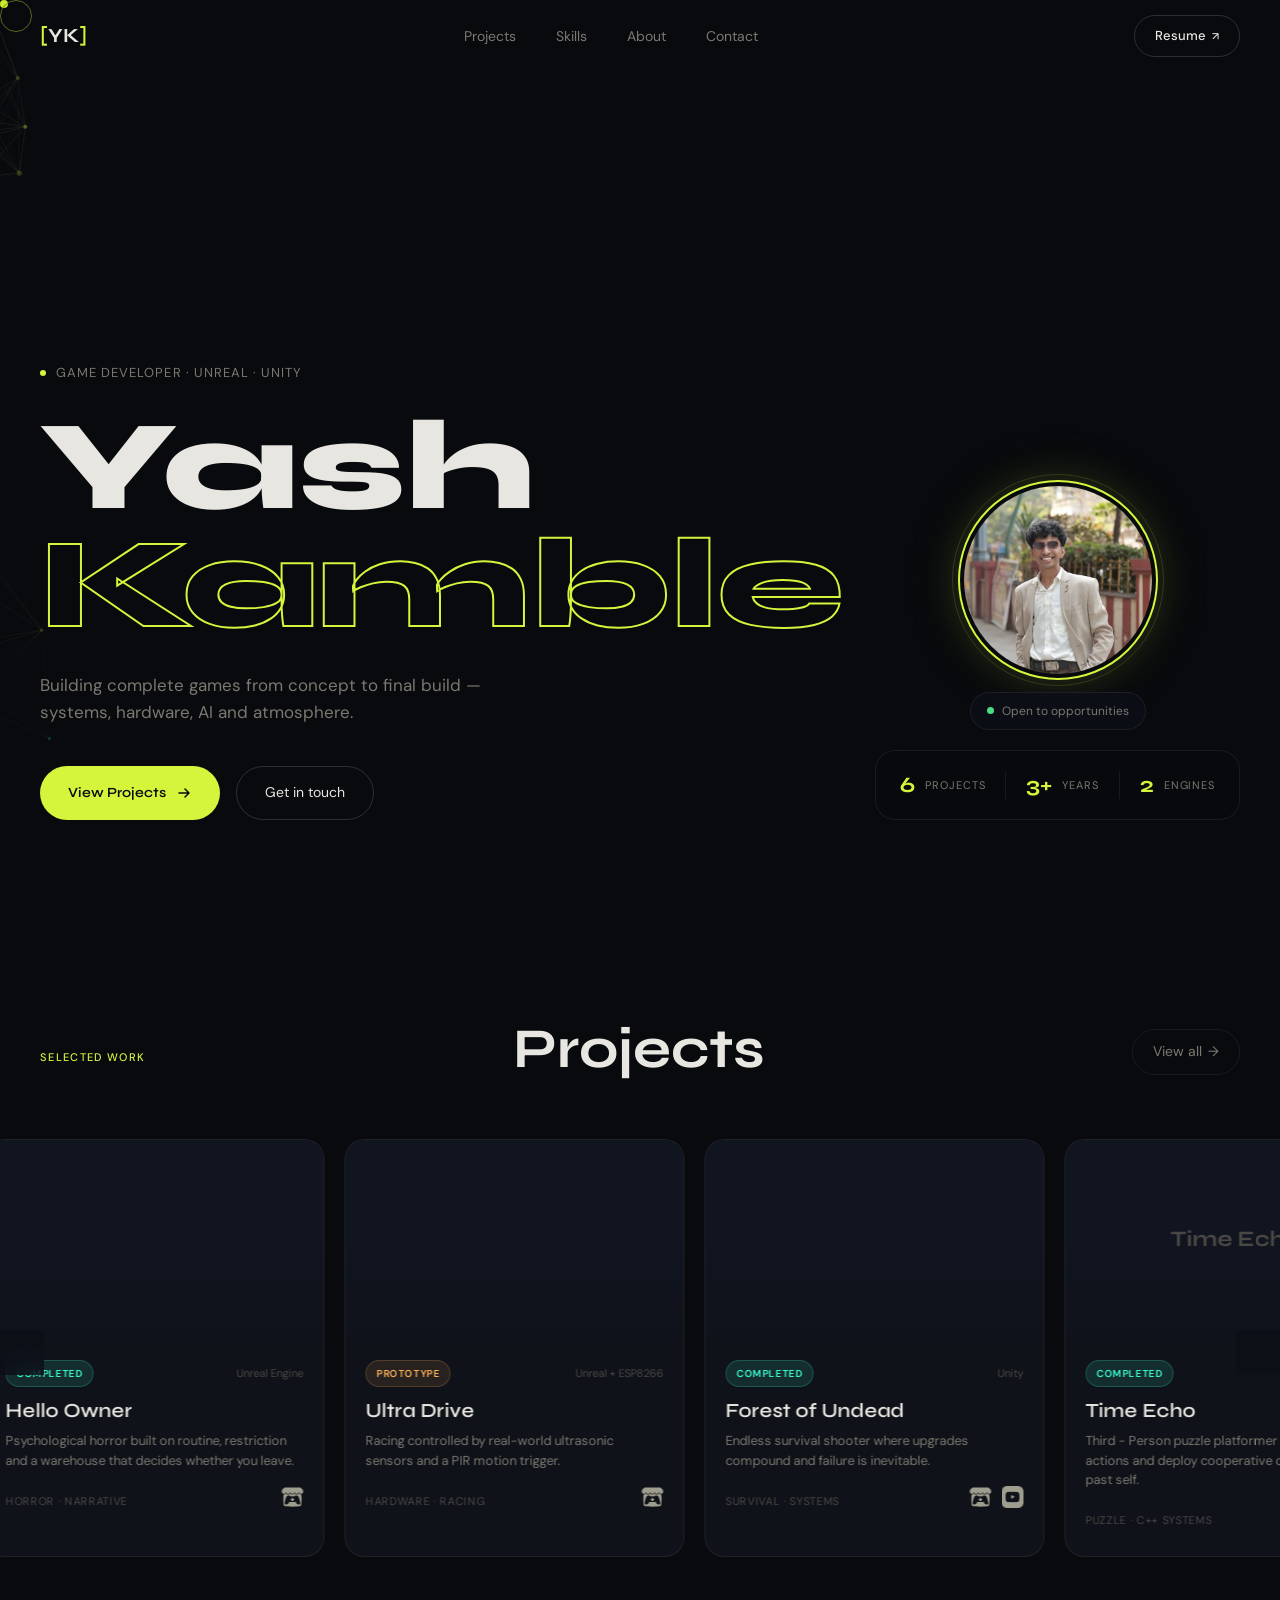
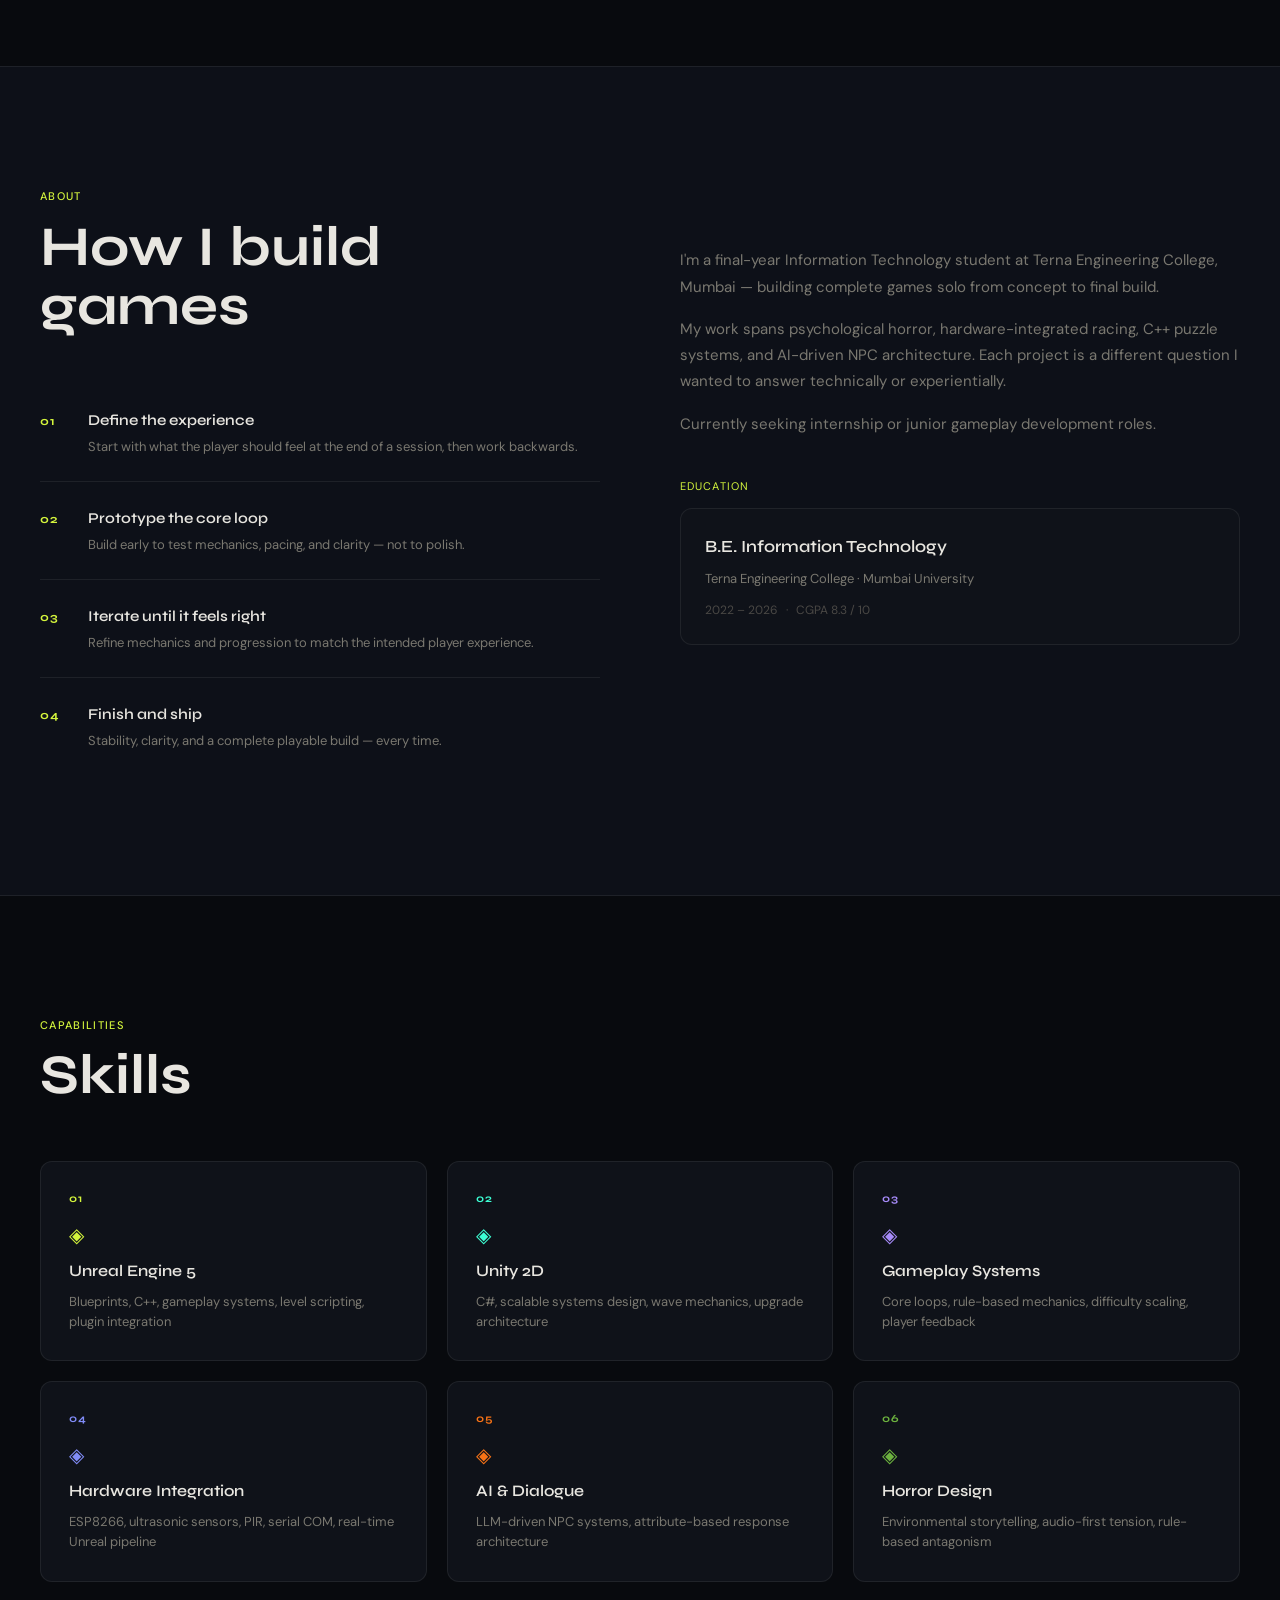
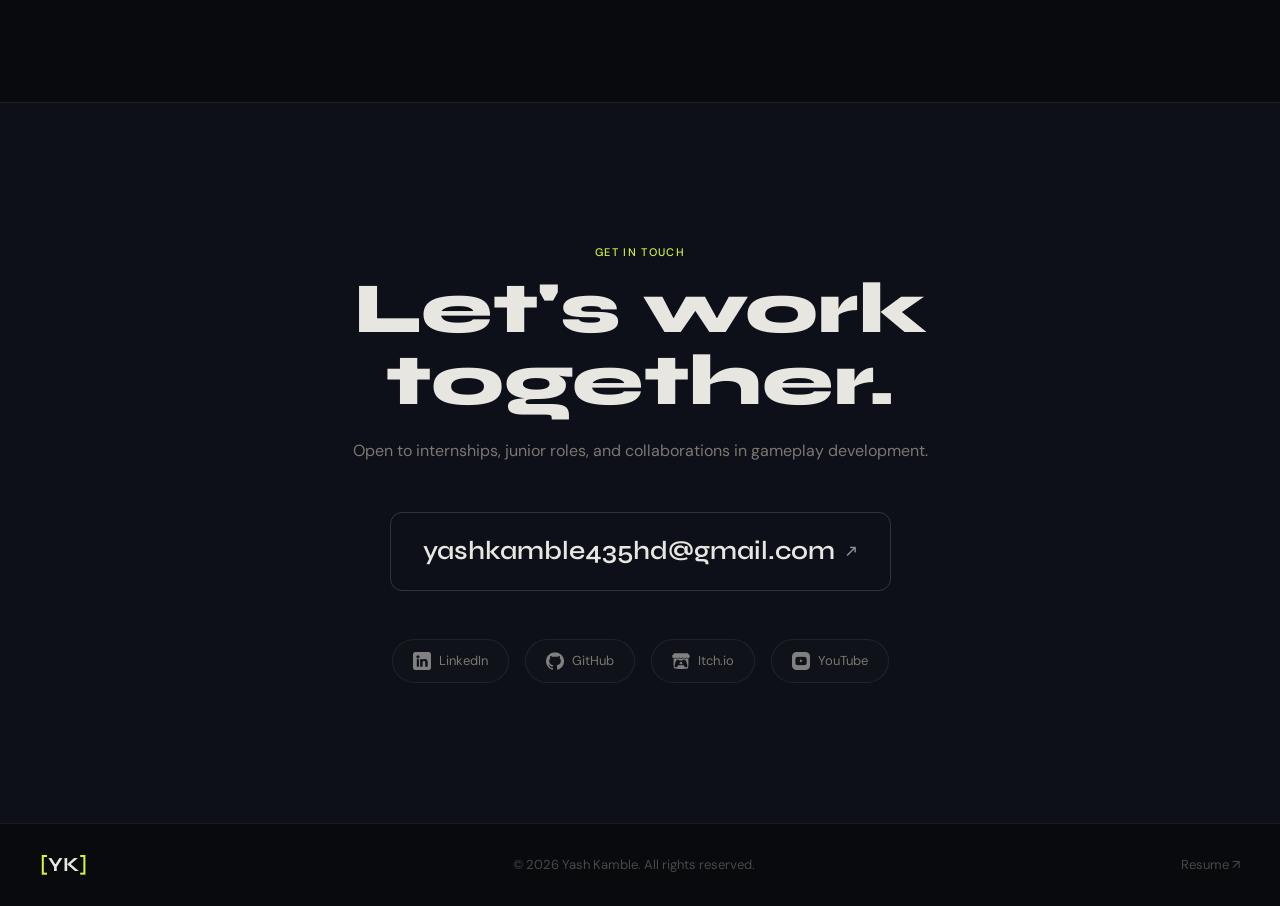
==== commit 6a25d587: "updating resume and Time echo page" ====
--- a/index.html
+++ b/index.html
@@ -188,7 +188,7 @@
         </div>
         <div class="card-body">
           <div class="card-top">
-            <span class="tag tag-finished">Finished</span>
+            <span class="tag tag-finished">Completed</span>
             <span class="card-engine">Unity</span>
           </div>
           <h3>Forest of Undead</h3>
@@ -216,14 +216,18 @@
         </div>
         <div class="card-body">
           <div class="card-top">
-            <span class="tag tag-proto">Prototype</span>
+            <span class="tag tag-finished">Completed</span>
             <span class="card-engine">Unreal C++</span>
           </div>
           <h3>Time Echo</h3>
           <p>Third - Person puzzle platformer where you record actions and deploy cooperative clones of your past self.</p>
           <div class="card-footer">
             <span class="card-genre">Puzzle · C++ Systems</span>
-            <div class="card-links"></div>
+            <div class="card-links">
+              <a href="https://old-monkey.itch.io/time-echo" target="_blank" class="icon-link" title="Itch.io">
+                <img src="projects/Icons/Itchio.svg" alt="Itch.io" loading="lazy">
+              </a>
+            </div>
           </div>
         </div>
       </div>
@@ -236,7 +240,7 @@
         </div>
         <div class="card-body">
           <div class="card-top">
-            <span class="tag tag-wip">WIP</span>
+            <span class="tag tag-proto">Prototype</span>
             <span class="card-engine">Unreal Engine</span>
           </div>
           <h3>Dynamic NPC AI</h3>
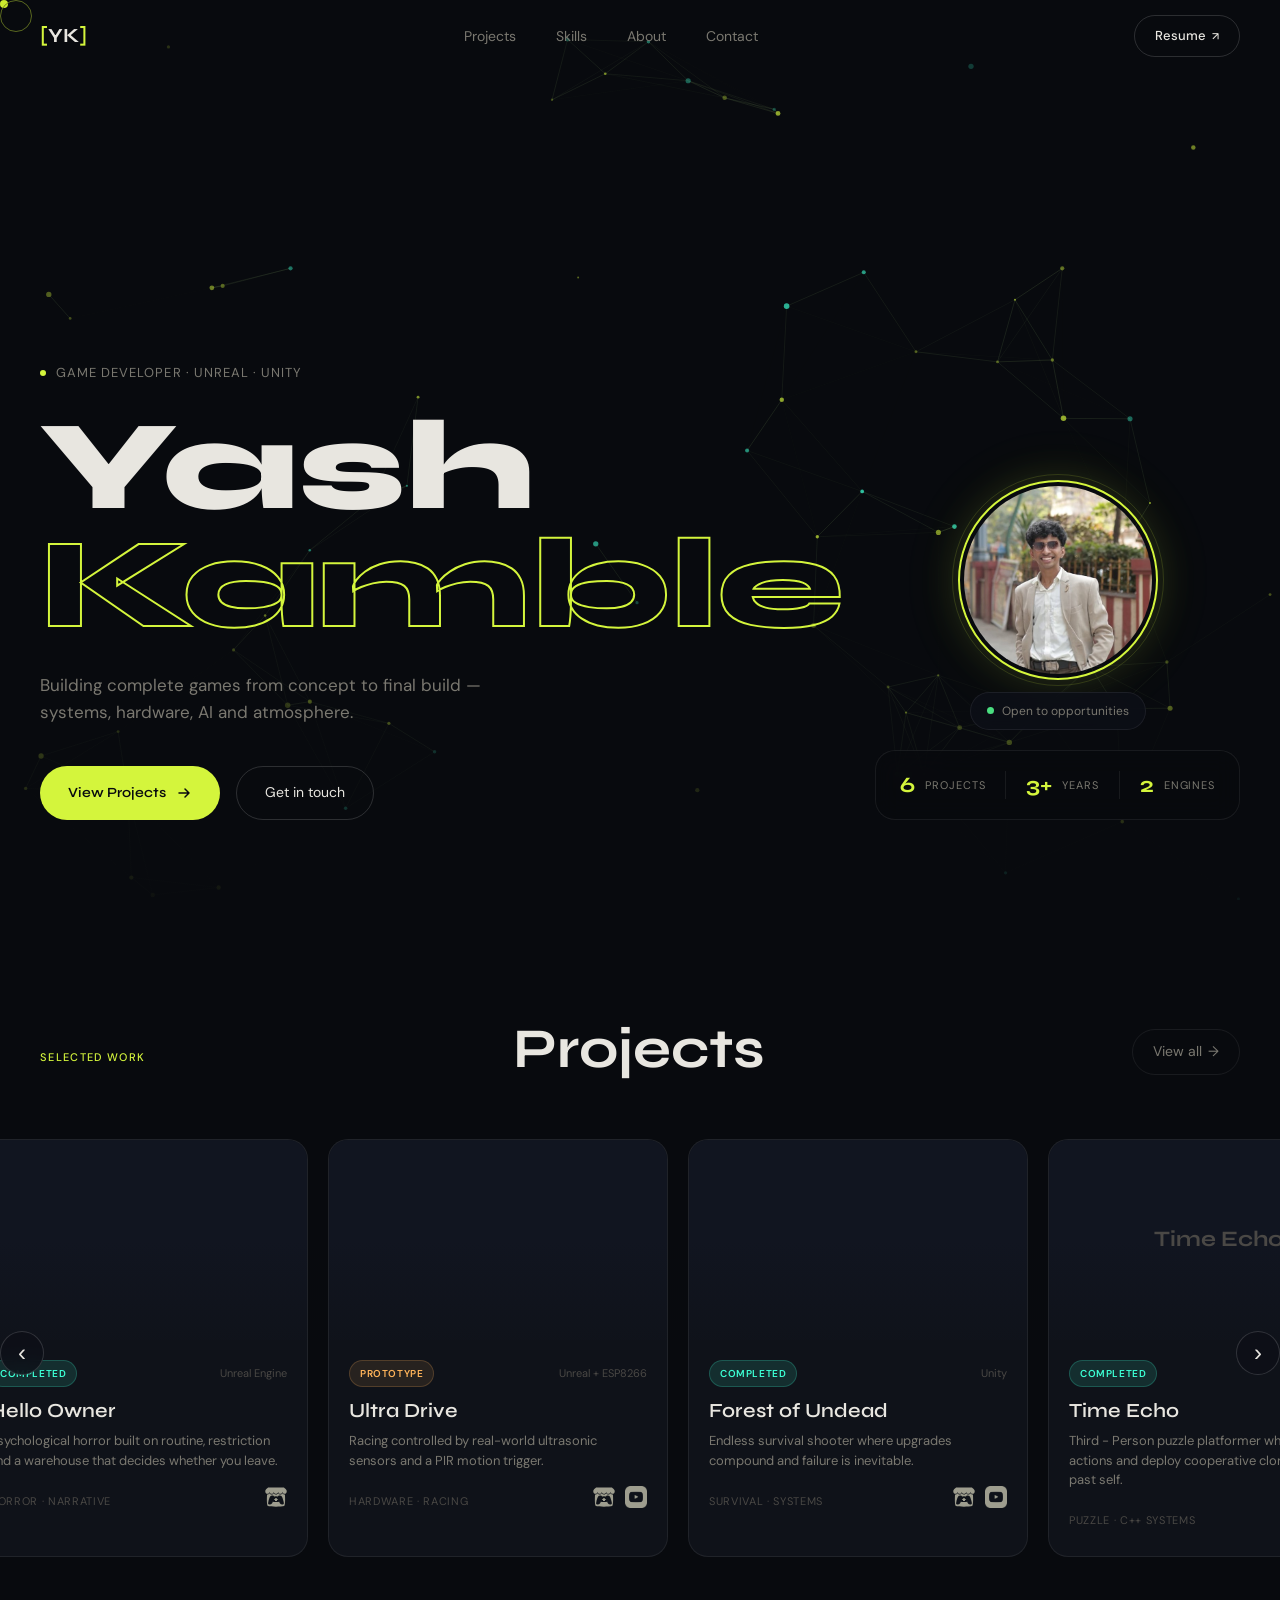
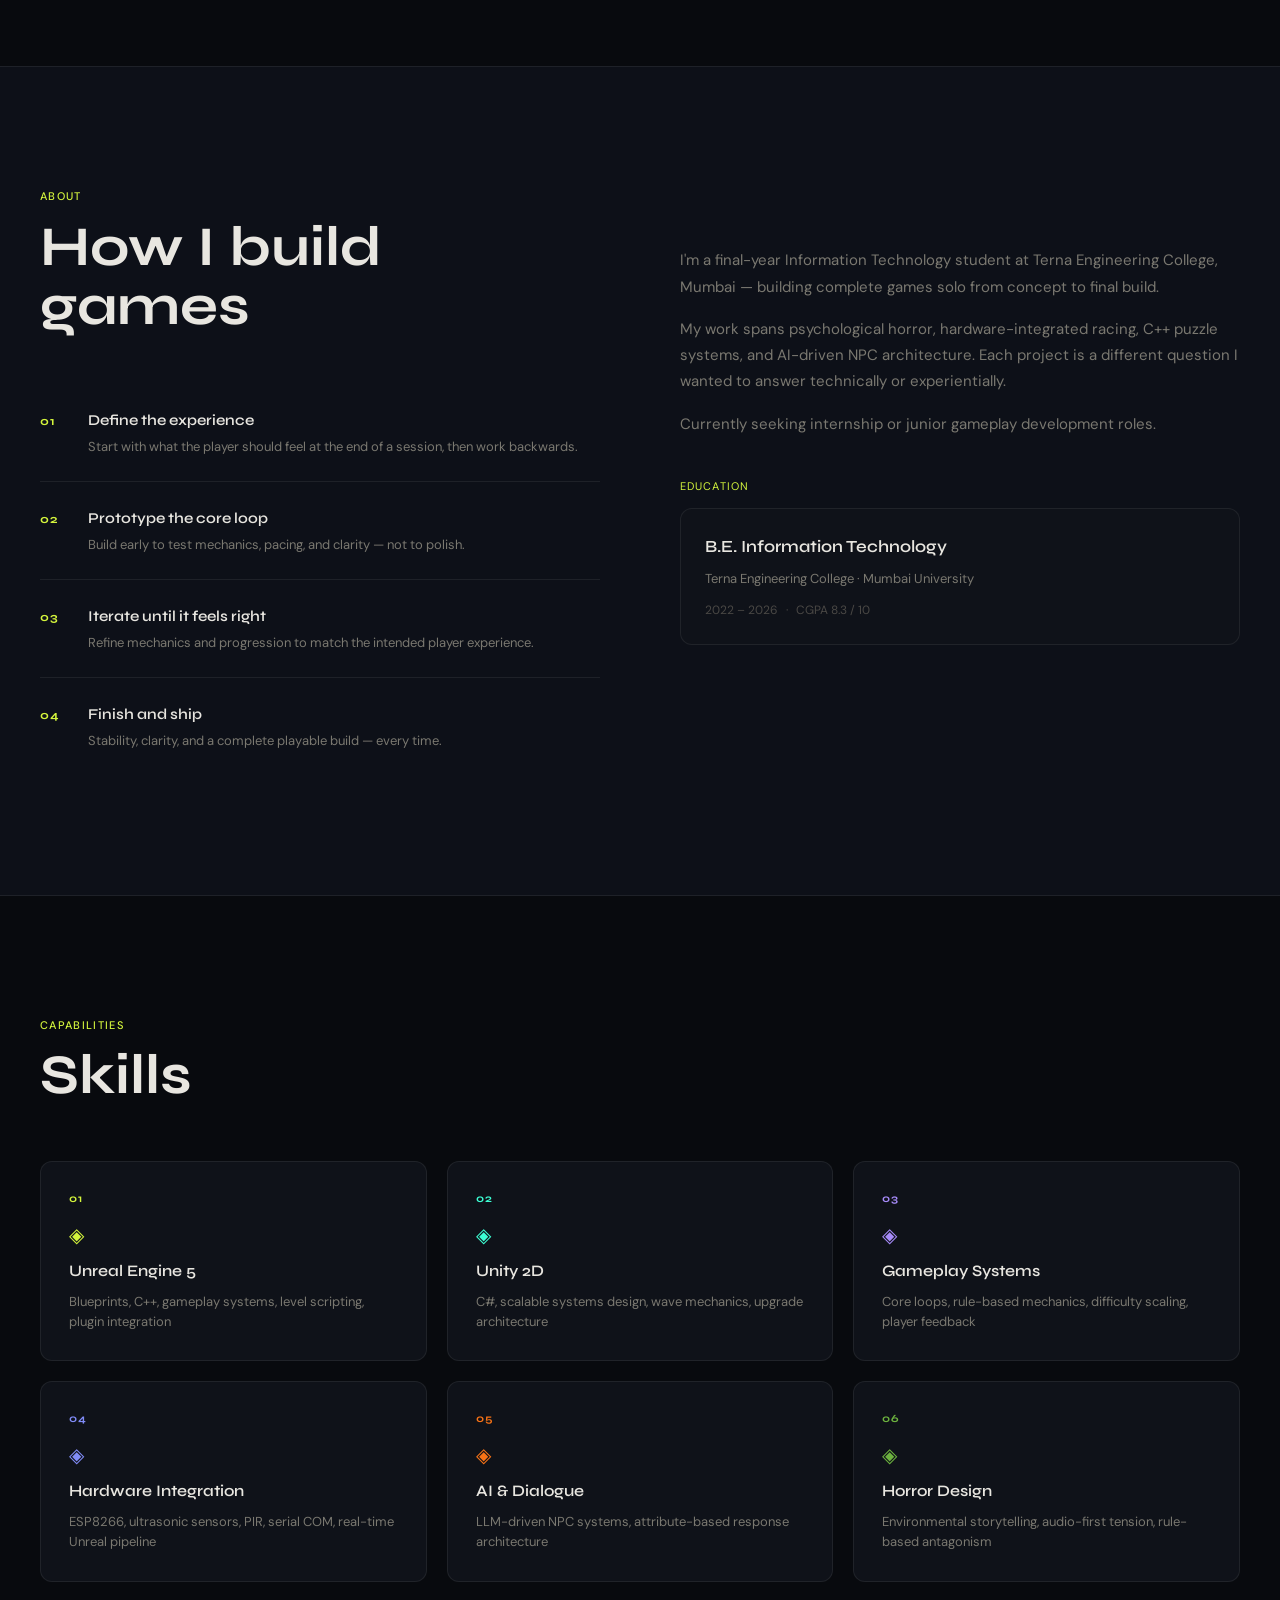
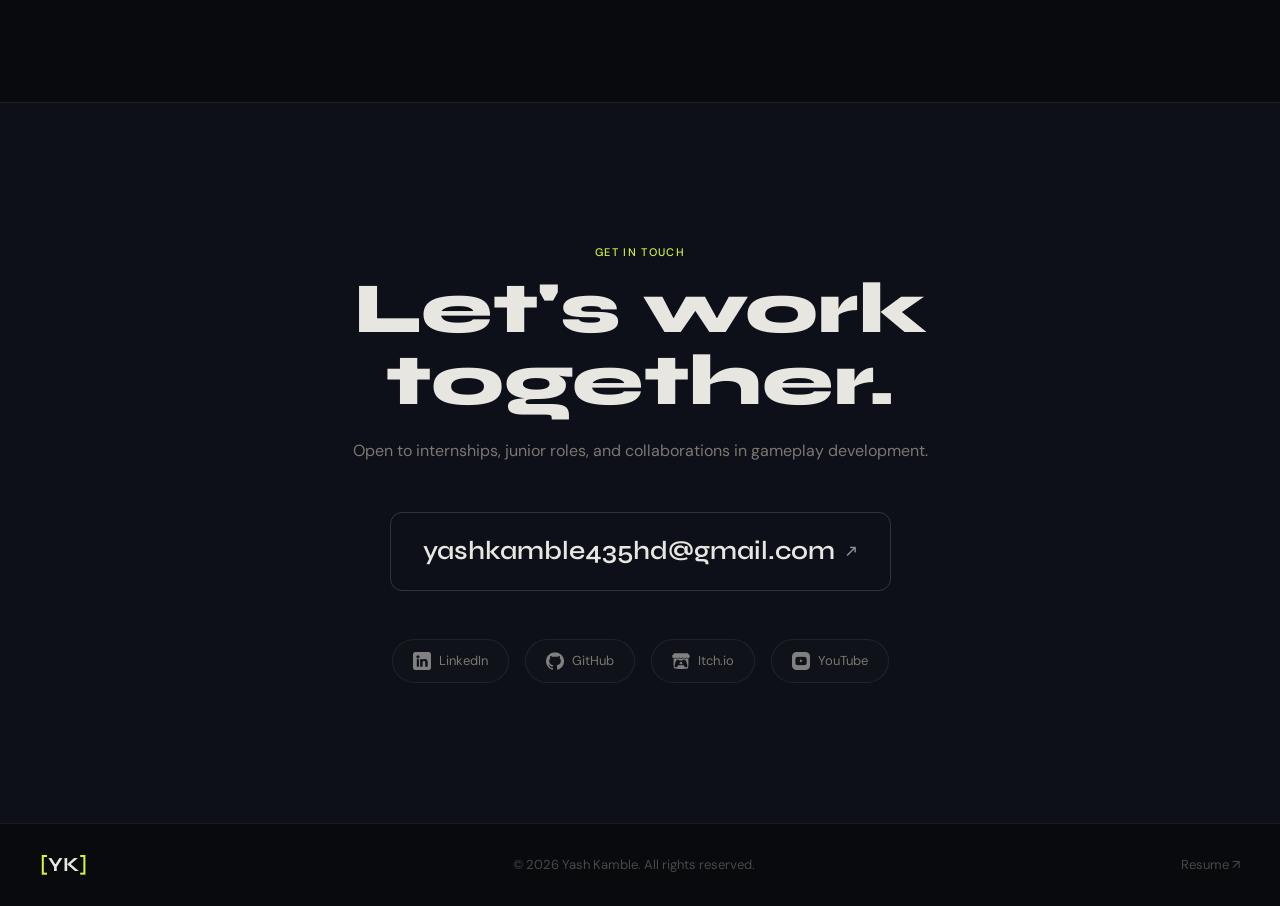
==== commit 5af27953: "adding ultra drvie video" ====
--- a/index.html
+++ b/index.html
@@ -174,6 +174,9 @@
             <div class="card-links">
               <a href="https://old-monkey.itch.io/ultra-drive" target="_blank" class="icon-link" title="Itch.io">
                 <img src="projects/Icons/Itchio.svg" alt="Itch.io" loading="lazy">
+              </a>
+              <a href="https://youtu.be/aOAArjqBqr8" target="_blank" class="icon-link" title="YouTube">
+                <img src="projects/Icons/youtube.png" alt="YouTube" loading="lazy">
               </a>
             </div>
           </div>
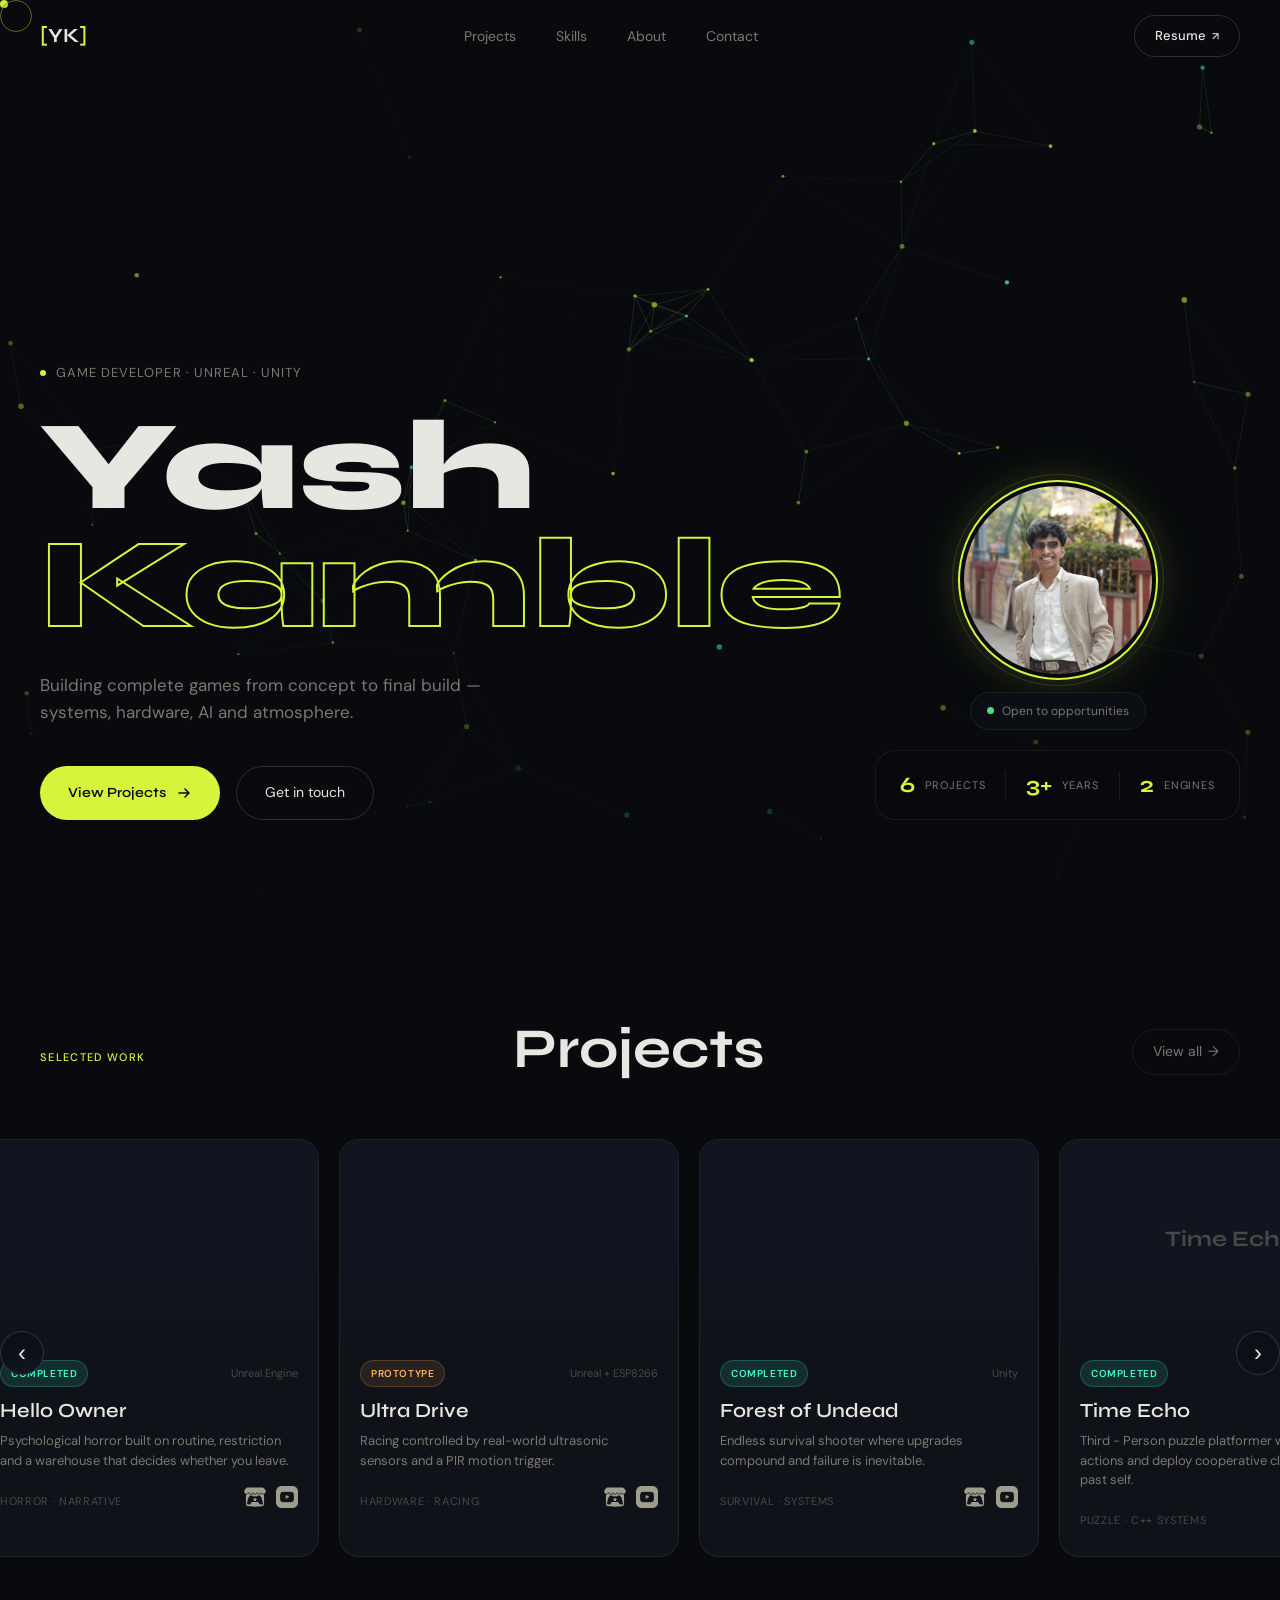
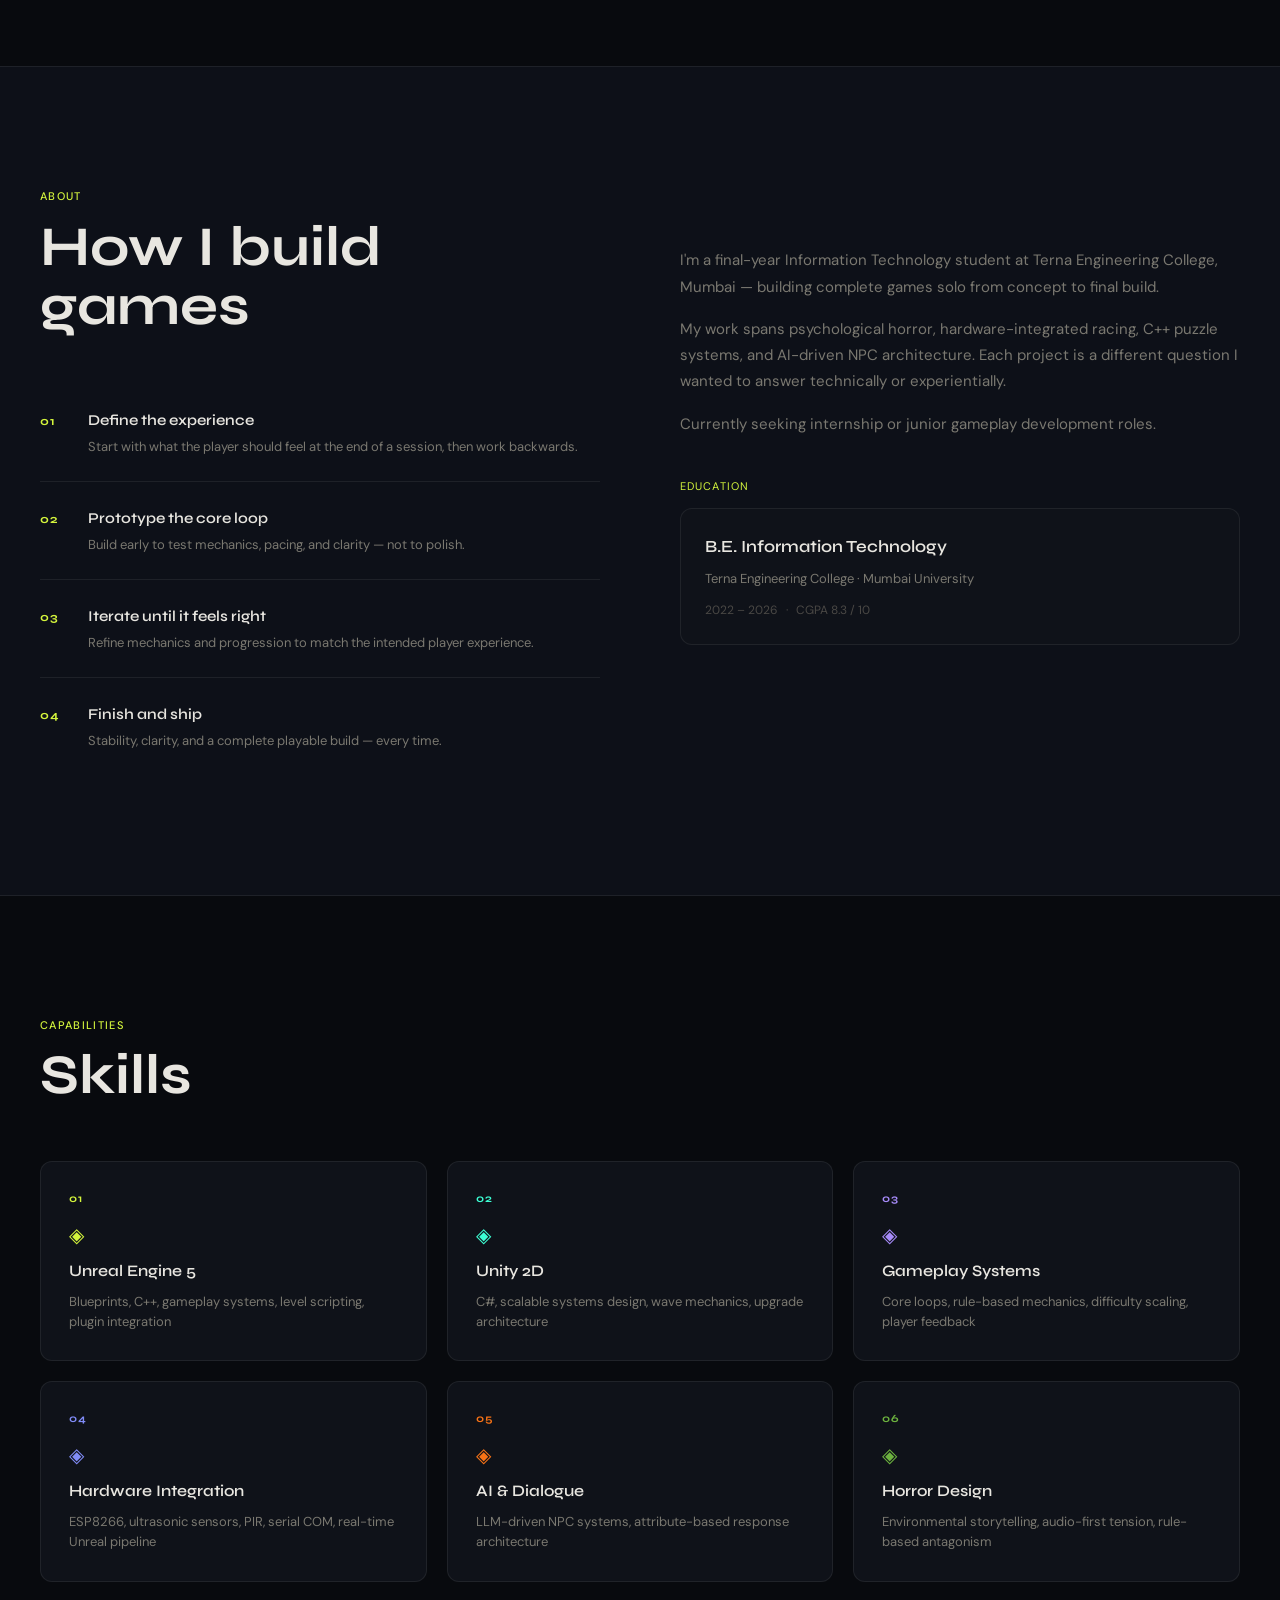
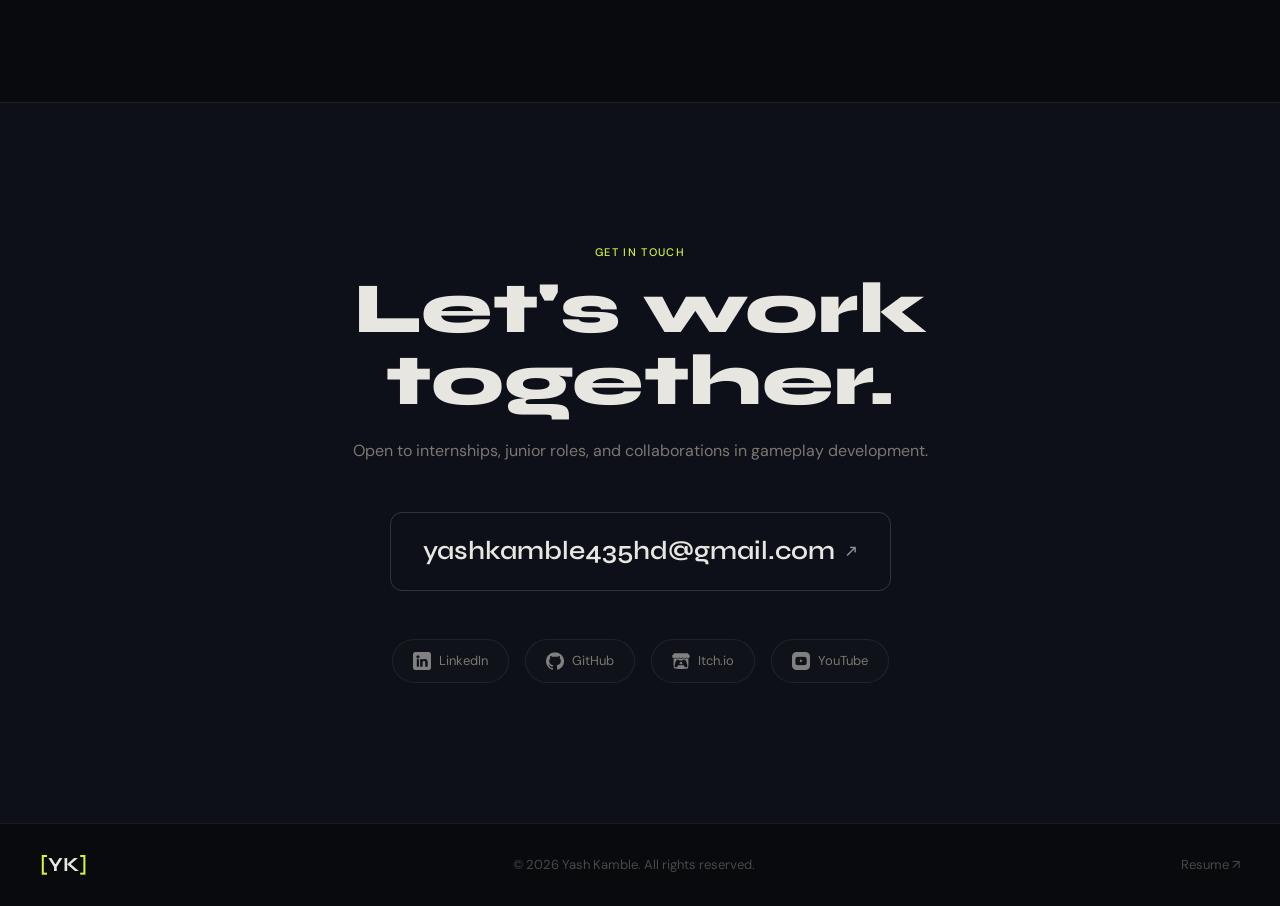
==== commit 1a617302: "adding yt links and updating Resume" ====
--- a/index.html
+++ b/index.html
@@ -150,6 +150,9 @@
             <div class="card-links">
               <a href="https://old-monkey.itch.io/hello-owner" target="_blank" class="icon-link" title="Itch.io">
                 <img src="projects/Icons/Itchio.svg" alt="Itch.io" loading="lazy">
+              </a>
+              <a href="https://youtu.be/N47C5eqxvMM" target="_blank" class="icon-link" title="YouTube">
+                <img src="projects/Icons/youtube.png" alt="YouTube" loading="lazy">
               </a>
             </div>
           </div>
